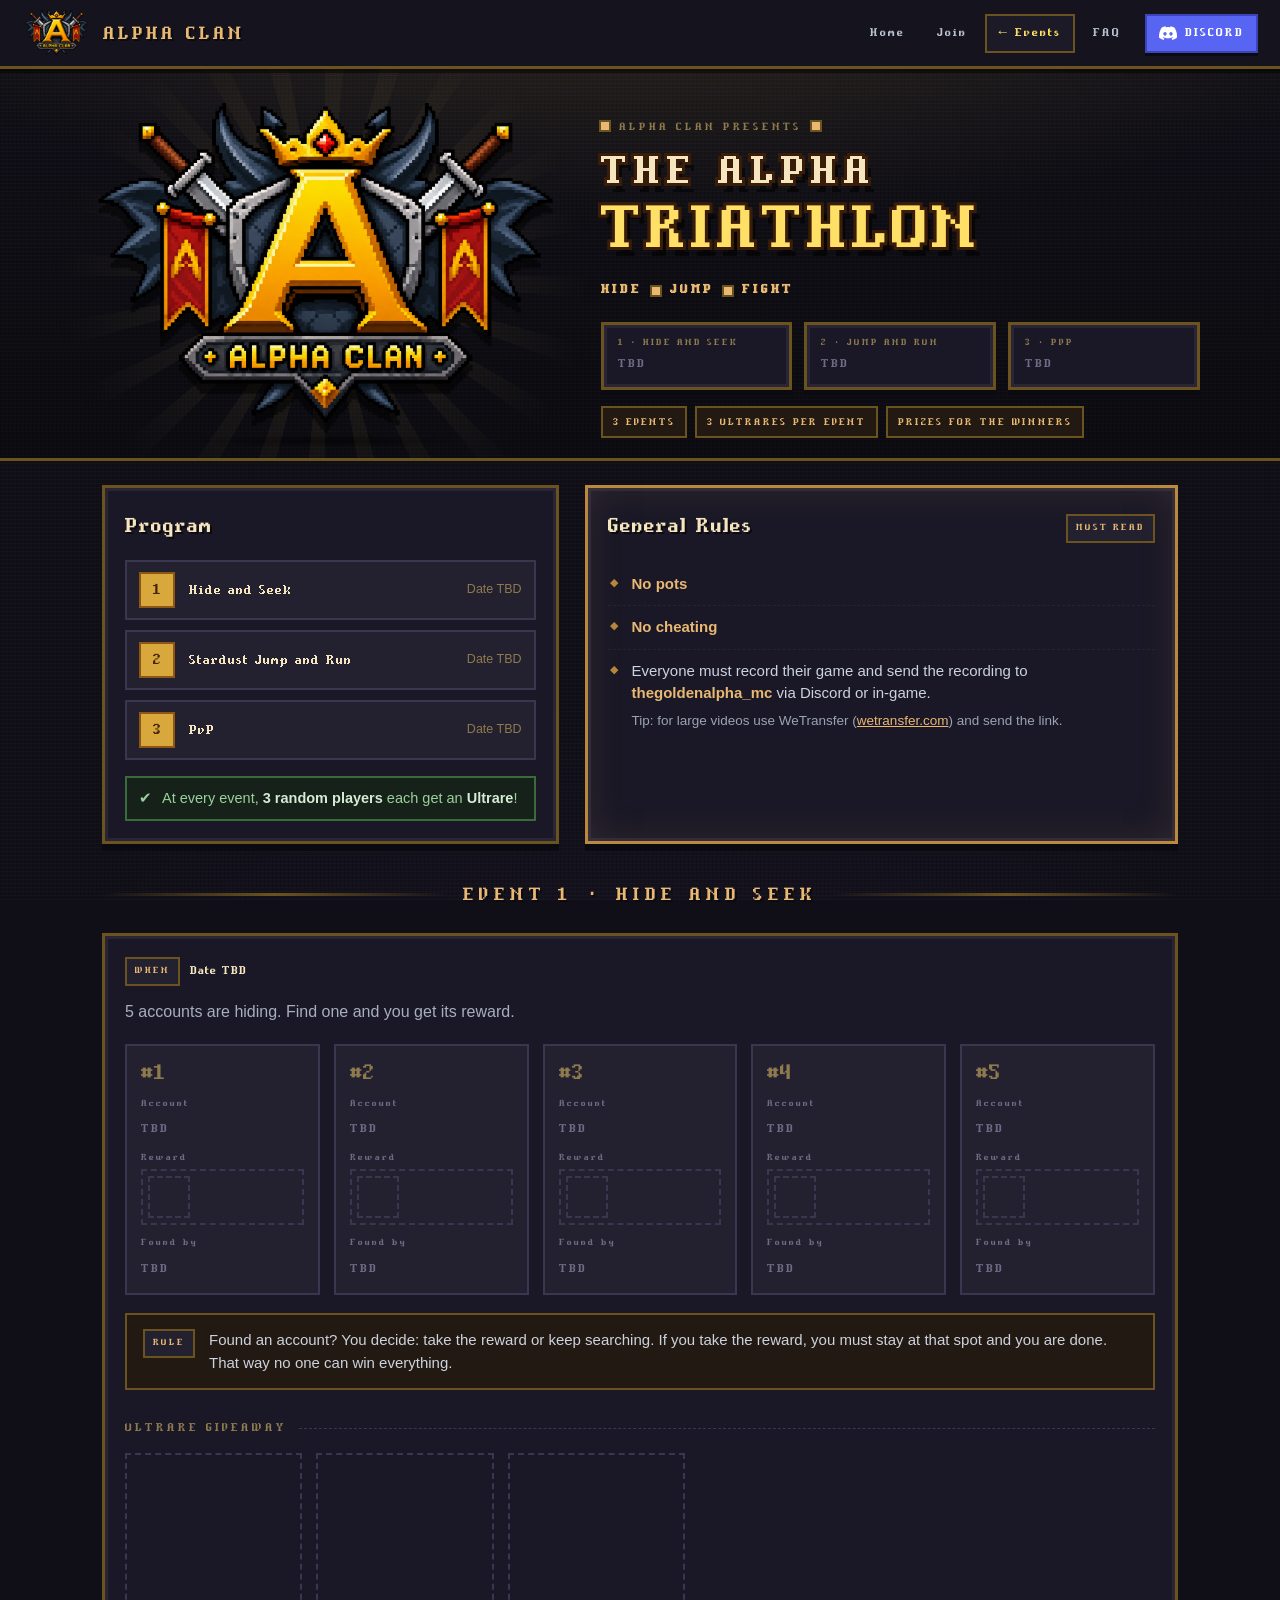
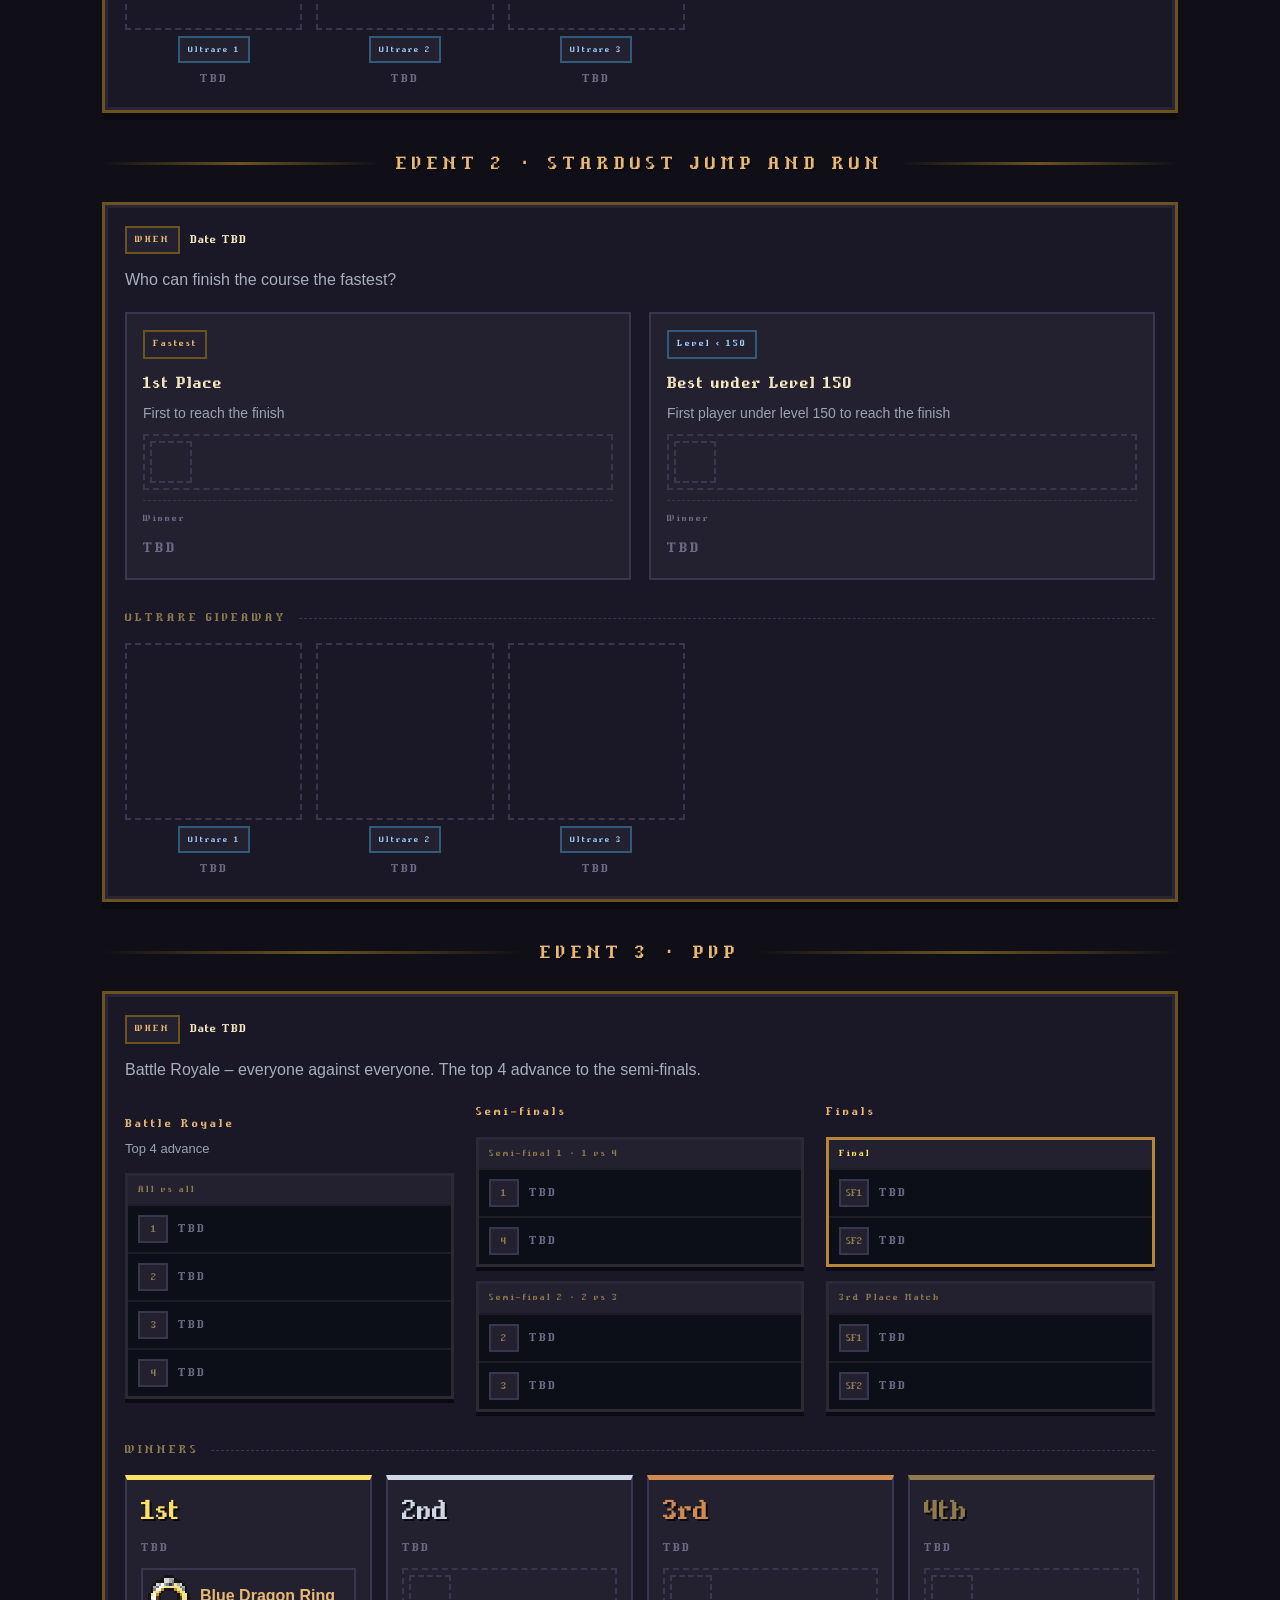
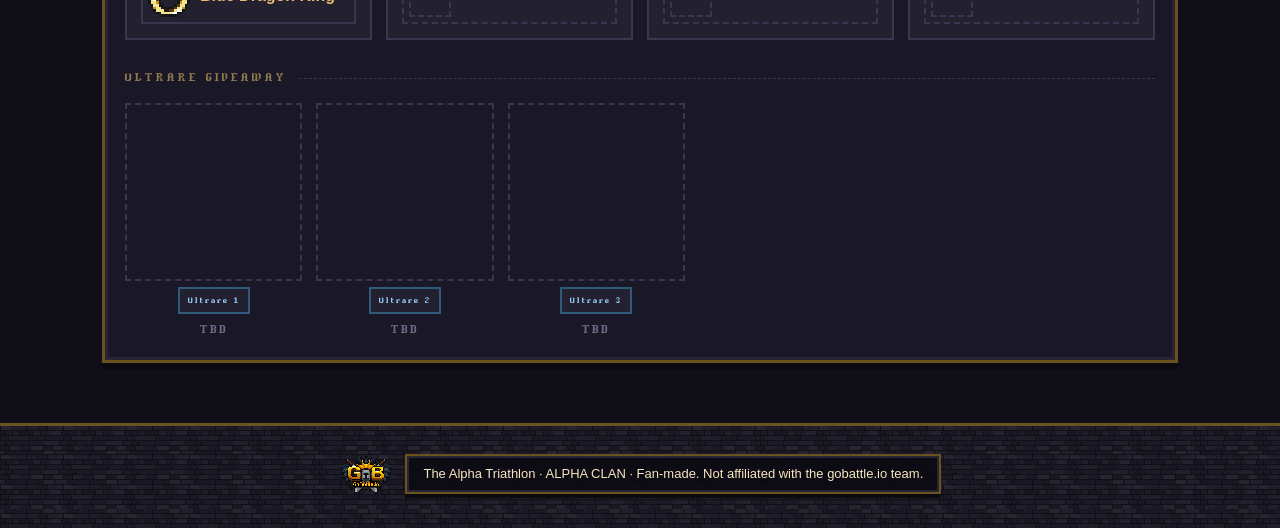
==== alpha-triathlon.html @ 7af3f017 "Turnier umbenannt zu alpha-triathlon.html, eigenes Datum pro Minigame (nur lokal) Co-Authored-By: Cl" ====
<!DOCTYPE html>
<html lang="en">
<head>
  <meta charset="utf-8">
  <meta name="viewport" content="width=device-width, initial-scale=1">
  <title>The Alpha Triathlon – ALPHA CLAN</title>
  <link rel="icon" href="images/alpha-clan-logo.png">
  <link rel="stylesheet" href="css/base.css">
  <link rel="stylesheet" href="css/turnier.css">
</head>
<body>

<header class="topbar">
  <a class="brand" href="index.html"><img src="images/alpha-clan-logo.png" alt="Alpha Clan"><span>ALPHA CLAN</span></a>
  <button class="menu-btn" type="button" aria-label="Menu" aria-expanded="false" aria-controls="nav"><span></span></button>
  <nav class="topnav" id="nav">
    <a href="index.html">Home</a>
    <a href="index.html#join">Join</a>
    <a href="events.html" class="on">&larr; Events</a>
    <a href="faq.html">FAQ</a>
    <a class="dc" href="https://discord.gg/9Rd2j3bCZx" target="_blank" rel="noopener"><span class="i-discord"></span>DISCORD</a>
  </nav>
</header>

<section class="hero split" id="top">
  <div class="split-grid">
    <div class="stage">
      <div class="rays"></div>
      <img class="crest" src="images/alpha-clan-logo.png" alt="Alpha Clan">
      <div class="pedestal"></div>
    </div>
    <div>
      <div class="kick"><span class="stud"></span>ALPHA CLAN PRESENTS<span class="stud"></span></div>
      <h1 class="event-title"><span>THE ALPHA</span><span>TRIATHLON</span></h1>
      <div class="disciplines"><b>HIDE</b><span class="stud"></span><b>JUMP</b><span class="stud"></span><b>FIGHT</b></div>
      <div class="meta">
        <div><small>1 · HIDE AND SEEK</small><b id="d1"></b><i id="t1"></i></div>
        <div><small>2 · JUMP AND RUN</small><b id="d2"></b><i id="t2"></i></div>
        <div><small>3 · PVP</small><b id="d3"></b><i id="t3"></i></div>
      </div>
      <div class="badges"><span>3 EVENTS</span><span>3 ULTRARES PER EVENT</span><span>PRIZES FOR THE WINNERS</span></div>
    </div>
  </div>
</section>

<main class="wrap">

  <div class="intro">
    <div class="card">
      <h3 class="ctitle">Program</h3>
      <ul class="program">
        <li><a href="#event1"><b>1</b><span>Hide and Seek</span><em class="pdate" id="p1"></em></a></li>
        <li><a href="#event2"><b>2</b><span>Stardust Jump and Run</span><em class="pdate" id="p2"></em></a></li>
        <li><a href="#event3"><b>3</b><span>PvP</span><em class="pdate" id="p3"></em></a></li>
      </ul>
      <div class="bonus"><span>&#10004;</span><span>At every event, <b>3 random players</b> each get an <b>Ultrare</b>!</span></div>
    </div>
    <div class="card feat">
      <div class="card-head"><h3 class="ctitle">General Rules</h3><span class="tag gold">MUST READ</span></div>
      <ul class="rulelist">
        <li><b>No pots</b></li>
        <li><b>No cheating</b></li>
        <li>Everyone must record their game and send the recording to <b>thegoldenalpha_mc</b> via Discord or in-game.
          <span class="tip">Tip: for large videos use WeTransfer (<a href="https://wetransfer.com" target="_blank" rel="noopener">wetransfer.com</a>) and send the link.</span></li>
      </ul>
    </div>
  </div>

  <div class="head" id="event1"><h2>EVENT 1 · HIDE AND SEEK</h2></div>
  <section class="card">
    <div class="when" id="w1"></div>
    <p class="lead">5 accounts are hiding. Find one and you get its reward.</p>
    <div class="hs" id="hs"></div>
    <div class="note"><span class="tag gold">RULE</span><span>Found an account? You decide: take the reward or keep searching. If you take the reward, you must stay at that spot and you are done. That way no one can win everything.</span></div>
    <div class="divider">ULTRARE GIVEAWAY</div>
    <div class="items" id="hsU"></div>
  </section>

  <div class="head" id="event2"><h2>EVENT 2 · STARDUST JUMP AND RUN</h2></div>
  <section class="card">
    <div class="when" id="w2"></div>
    <p class="lead">Who can finish the course the fastest?</p>
    <div class="awards" id="jr"></div>
    <div class="divider">ULTRARE GIVEAWAY</div>
    <div class="items" id="jrU"></div>
  </section>

  <div class="head" id="event3"><h2>EVENT 3 · PVP</h2></div>
  <section class="card">
    <div class="when" id="w3"></div>
    <p class="lead">Battle Royale – everyone against everyone. The top 4 advance to the semi-finals.</p>
    <div class="bracket" id="bracket"></div>
    <div class="divider">WINNERS</div>
    <div class="podium" id="podium"></div>
    <div class="divider">ULTRARE GIVEAWAY</div>
    <div class="items" id="pvpU"></div>
  </section>

</main>

<footer>
  <img src="images/gb-logo.png" alt="">
  <span>The Alpha Triathlon · ALPHA CLAN · Fan-made. Not affiliated with the gobattle.io team.</span>
</footer>

<script src="data/alpha-triathlon.js"></script>
<script src="js/common.js"></script>
<script src="js/turnier.js"></script>
</body>
</html>
---- css/base.css ----
@font-face {
  font-family: "Compass";
  src: url("../images/compass.ttf") format("truetype");
  font-display: swap;
}

:root {
  --bg:      #100f17;
  --panel:   #1a1826;
  --panel2:  #23202f;
  --well:    #0c0f18;
  --bar:     #15131d;
  --edge:    #6b5320;
  --edge2:   #b8863a;
  --in:      #2a2536;
  --line:    #3a3650;
  --slot:    #2c2836;

  --gold:    #e9b872;
  --yellow:  #ffe066;
  --cream:   #f6e6bf;
  --brown:   #8f7a4e;
  --ink:     #3a1d08;
  --shadow:  #0b0a10;
  --text:    #cdd2df;
  --muted:   #9aa3b4;
  --soft:    #a7aebd;
  --hover:   #fff9b8;

  --green:   #9ad09a;
  --blue:    #9ad0ff;
  --red:     #ff9a8a;

  --btn:      #d9a83c;
  --btn-edge: #8d5615;
  --btn-ink:  #45260a;
  --discord:  #5865f2;
  --discord2: #3b44b8;

  --stone:     #1d1a27;
  --brick-w:   36px;
  --brick-h:   17px;
  --cap:       18px;
  /* Ziegelmauer: 6 x 6 Ziegel pro Kachel, leicht unregelmaessig (Farbe, Laenge, Ecken) */
  --bricks:    url("data:image/svg+xml,%3Csvg xmlns='http://www.w3.org/2000/svg' viewBox='0 0 216 102' preserveAspectRatio='none' shape-rendering='crispEdges'%3E%3Crect x='2' y='0' width='34' height='15' fill='%23fff' fill-opacity='0.046'/%3E%3Crect x='2' y='0' width='34' height='1' fill='%23fff' fill-opacity='0.05'/%3E%3Crect x='2' y='14' width='34' height='1' fill='%23000' fill-opacity='0.12'/%3E%3Crect x='32' y='0' width='4' height='4' fill='%23000' fill-opacity='0.3'/%3E%3Crect x='0' y='0' width='2' height='17' fill='%23000' fill-opacity='0.42'/%3E%3Crect x='38' y='0' width='52' height='15' fill='%23fff' fill-opacity='0.012'/%3E%3Crect x='38' y='0' width='52' height='1' fill='%23fff' fill-opacity='0.05'/%3E%3Crect x='38' y='14' width='52' height='1' fill='%23000' fill-opacity='0.12'/%3E%3Crect x='36' y='0' width='2' height='17' fill='%23000' fill-opacity='0.42'/%3E%3Crect x='92' y='0' width='34' height='15' fill='%23fff' fill-opacity='0.012'/%3E%3Crect x='92' y='0' width='34' height='1' fill='%23fff' fill-opacity='0.05'/%3E%3Crect x='92' y='14' width='34' height='1' fill='%23000' fill-opacity='0.12'/%3E%3Crect x='92' y='0' width='4' height='4' fill='%23000' fill-opacity='0.3'/%3E%3Crect x='90' y='0' width='2' height='17' fill='%23000' fill-opacity='0.42'/%3E%3Crect x='128' y='0' width='34' height='15' fill='%23000' fill-opacity='0.067'/%3E%3Crect x='128' y='0' width='34' height='1' fill='%23fff' fill-opacity='0.05'/%3E%3Crect x='128' y='14' width='34' height='1' fill='%23000' fill-opacity='0.12'/%3E%3Crect x='126' y='0' width='2' height='17' fill='%23000' fill-opacity='0.42'/%3E%3Crect x='164' y='0' width='34' height='15' fill='%23fff' fill-opacity='0.014'/%3E%3Crect x='164' y='0' width='34' height='1' fill='%23fff' fill-opacity='0.05'/%3E%3Crect x='164' y='14' width='34' height='1' fill='%23000' fill-opacity='0.12'/%3E%3Crect x='162' y='0' width='2' height='17' fill='%23000' fill-opacity='0.42'/%3E%3Crect x='200' y='0' width='16' height='15' fill='%23fff' fill-opacity='0.033'/%3E%3Crect x='200' y='14' width='16' height='1' fill='%23000' fill-opacity='0.12'/%3E%3Crect x='198' y='0' width='2' height='17' fill='%23000' fill-opacity='0.42'/%3E%3Crect x='0' y='15' width='216' height='2' fill='%23000' fill-opacity='0.42'/%3E%3Crect x='20' y='17' width='22' height='15' fill='%23000' fill-opacity='0.048'/%3E%3Crect x='20' y='17' width='22' height='1' fill='%23fff' fill-opacity='0.05'/%3E%3Crect x='20' y='31' width='22' height='1' fill='%23000' fill-opacity='0.12'/%3E%3Crect x='18' y='17' width='2' height='17' fill='%23000' fill-opacity='0.42'/%3E%3Crect x='44' y='17' width='22' height='15' fill='%23fff' fill-opacity='0.013'/%3E%3Crect x='44' y='17' width='22' height='1' fill='%23fff' fill-opacity='0.05'/%3E%3Crect x='44' y='31' width='22' height='1' fill='%23000' fill-opacity='0.12'/%3E%3Crect x='62' y='17' width='4' height='4' fill='%23000' fill-opacity='0.3'/%3E%3Crect x='42' y='17' width='2' height='17' fill='%23000' fill-opacity='0.42'/%3E%3Crect x='68' y='17' width='42' height='15' fill='%23000' fill-opacity='0.154'/%3E%3Crect x='68' y='17' width='42' height='1' fill='%23fff' fill-opacity='0.05'/%3E%3Crect x='68' y='31' width='42' height='1' fill='%23000' fill-opacity='0.12'/%3E%3Crect x='66' y='17' width='2' height='17' fill='%23000' fill-opacity='0.42'/%3E%3Crect x='112' y='17' width='26' height='15' fill='%23fff' fill-opacity='0.024'/%3E%3Crect x='112' y='17' width='26' height='1' fill='%23fff' fill-opacity='0.05'/%3E%3Crect x='112' y='31' width='26' height='1' fill='%23000' fill-opacity='0.12'/%3E%3Crect x='110' y='17' width='2' height='17' fill='%23000' fill-opacity='0.42'/%3E%3Crect x='140' y='17' width='34' height='15' fill='%23000' fill-opacity='0.015'/%3E%3Crect x='140' y='17' width='34' height='1' fill='%23fff' fill-opacity='0.05'/%3E%3Crect x='140' y='31' width='34' height='1' fill='%23000' fill-opacity='0.12'/%3E%3Crect x='155' y='20' width='1' height='9' fill='%23000' fill-opacity='0.35'/%3E%3Crect x='138' y='17' width='2' height='17' fill='%23000' fill-opacity='0.42'/%3E%3Crect x='176' y='17' width='34' height='15' fill='%23fff' fill-opacity='0.037'/%3E%3Crect x='176' y='17' width='34' height='1' fill='%23fff' fill-opacity='0.05'/%3E%3Crect x='176' y='31' width='34' height='1' fill='%23000' fill-opacity='0.12'/%3E%3Crect x='174' y='17' width='2' height='17' fill='%23000' fill-opacity='0.42'/%3E%3Crect x='212' y='17' width='22' height='15' fill='%23000' fill-opacity='0.151'/%3E%3Crect x='-4' y='17' width='22' height='15' fill='%23000' fill-opacity='0.151'/%3E%3Crect x='212' y='17' width='22' height='1' fill='%23fff' fill-opacity='0.05'/%3E%3Crect x='-4' y='17' width='22' height='1' fill='%23fff' fill-opacity='0.05'/%3E%3Crect x='212' y='31' width='22' height='1' fill='%23000' fill-opacity='0.12'/%3E%3Crect x='-4' y='31' width='22' height='1' fill='%23000' fill-opacity='0.12'/%3E%3Crect x='210' y='17' width='2' height='17' fill='%23000' fill-opacity='0.42'/%3E%3Crect x='0' y='32' width='216' height='2' fill='%23000' fill-opacity='0.42'/%3E%3Crect x='2' y='34' width='26' height='15' fill='%23000' fill-opacity='0.072'/%3E%3Crect x='2' y='34' width='26' height='1' fill='%23fff' fill-opacity='0.05'/%3E%3Crect x='2' y='48' width='26' height='1' fill='%23000' fill-opacity='0.12'/%3E%3Crect x='0' y='34' width='2' height='17' fill='%23000' fill-opacity='0.42'/%3E%3Crect x='30' y='34' width='34' height='15' fill='%23fff' fill-opacity='0.021'/%3E%3Crect x='30' y='34' width='34' height='1' fill='%23fff' fill-opacity='0.05'/%3E%3Crect x='30' y='48' width='34' height='1' fill='%23000' fill-opacity='0.12'/%3E%3Crect x='28' y='34' width='2' height='17' fill='%23000' fill-opacity='0.42'/%3E%3Crect x='66' y='34' width='34' height='15' fill='%23fff' fill-opacity='0.016'/%3E%3Crect x='66' y='34' width='34' height='1' fill='%23fff' fill-opacity='0.05'/%3E%3Crect x='66' y='48' width='34' height='1' fill='%23000' fill-opacity='0.12'/%3E%3Crect x='64' y='34' width='2' height='17' fill='%23000' fill-opacity='0.42'/%3E%3Crect x='102' y='34' width='52' height='15' fill='%23000' fill-opacity='0.094'/%3E%3Crect x='102' y='34' width='52' height='1' fill='%23fff' fill-opacity='0.05'/%3E%3Crect x='102' y='48' width='52' height='1' fill='%23000' fill-opacity='0.12'/%3E%3Crect x='150' y='45' width='4' height='4' fill='%23000' fill-opacity='0.3'/%3E%3Crect x='100' y='34' width='2' height='17' fill='%23000' fill-opacity='0.42'/%3E%3Crect x='156' y='34' width='52' height='15' fill='%23000' fill-opacity='0.02'/%3E%3Crect x='156' y='48' width='52' height='1' fill='%23000' fill-opacity='0.12'/%3E%3Crect x='154' y='34' width='2' height='17' fill='%23000' fill-opacity='0.42'/%3E%3Crect x='0' y='49' width='216' height='2' fill='%23000' fill-opacity='0.42'/%3E%3Crect x='20' y='51' width='22' height='15' fill='%23000' fill-opacity='0.101'/%3E%3Crect x='20' y='51' width='22' height='1' fill='%23fff' fill-opacity='0.05'/%3E%3Crect x='20' y='65' width='22' height='1' fill='%23000' fill-opacity='0.12'/%3E%3Crect x='20' y='62' width='4' height='4' fill='%23000' fill-opacity='0.3'/%3E%3Crect x='18' y='51' width='2' height='17' fill='%23000' fill-opacity='0.42'/%3E%3Crect x='44' y='51' width='52' height='15' fill='%23000' fill-opacity='0.008'/%3E%3Crect x='44' y='51' width='52' height='1' fill='%23fff' fill-opacity='0.05'/%3E%3Crect x='44' y='65' width='52' height='1' fill='%23000' fill-opacity='0.12'/%3E%3Crect x='44' y='62' width='4' height='4' fill='%23000' fill-opacity='0.3'/%3E%3Crect x='42' y='51' width='2' height='17' fill='%23000' fill-opacity='0.42'/%3E%3Crect x='98' y='51' width='52' height='15' fill='%23000' fill-opacity='0.033'/%3E%3Crect x='98' y='51' width='52' height='1' fill='%23fff' fill-opacity='0.05'/%3E%3Crect x='98' y='65' width='52' height='1' fill='%23000' fill-opacity='0.12'/%3E%3Crect x='96' y='51' width='2' height='17' fill='%23000' fill-opacity='0.42'/%3E%3Crect x='152' y='51' width='52' height='15' fill='%23fff' fill-opacity='0.029'/%3E%3Crect x='152' y='51' width='52' height='1' fill='%23fff' fill-opacity='0.05'/%3E%3Crect x='152' y='65' width='52' height='1' fill='%23000' fill-opacity='0.12'/%3E%3Crect x='150' y='51' width='2' height='17' fill='%23000' fill-opacity='0.42'/%3E%3Crect x='206' y='51' width='28' height='15' fill='%23000' fill-opacity='0.05'/%3E%3Crect x='-10' y='51' width='28' height='15' fill='%23000' fill-opacity='0.05'/%3E%3Crect x='206' y='51' width='28' height='1' fill='%23fff' fill-opacity='0.05'/%3E%3Crect x='-10' y='51' width='28' height='1' fill='%23fff' fill-opacity='0.05'/%3E%3Crect x='206' y='65' width='28' height='1' fill='%23000' fill-opacity='0.12'/%3E%3Crect x='-10' y='65' width='28' height='1' fill='%23000' fill-opacity='0.12'/%3E%3Crect x='204' y='51' width='2' height='17' fill='%23000' fill-opacity='0.42'/%3E%3Crect x='0' y='66' width='216' height='2' fill='%23000' fill-opacity='0.42'/%3E%3Crect x='34' y='68' width='34' height='15' fill='%23fff' fill-opacity='0.022'/%3E%3Crect x='34' y='82' width='34' height='1' fill='%23000' fill-opacity='0.12'/%3E%3Crect x='64' y='79' width='4' height='4' fill='%23000' fill-opacity='0.3'/%3E%3Crect x='32' y='68' width='2' height='17' fill='%23000' fill-opacity='0.42'/%3E%3Crect x='70' y='68' width='34' height='15' fill='%23000' fill-opacity='0.036'/%3E%3Crect x='70' y='68' width='34' height='1' fill='%23fff' fill-opacity='0.05'/%3E%3Crect x='70' y='82' width='34' height='1' fill='%23000' fill-opacity='0.12'/%3E%3Crect x='68' y='68' width='2' height='17' fill='%23000' fill-opacity='0.42'/%3E%3Crect x='106' y='68' width='42' height='15' fill='%23fff' fill-opacity='0.042'/%3E%3Crect x='106' y='82' width='42' height='1' fill='%23000' fill-opacity='0.12'/%3E%3Crect x='104' y='68' width='2' height='17' fill='%23000' fill-opacity='0.42'/%3E%3Crect x='150' y='68' width='34' height='15' fill='%23000' fill-opacity='0.129'/%3E%3Crect x='150' y='68' width='34' height='1' fill='%23fff' fill-opacity='0.05'/%3E%3Crect x='150' y='82' width='34' height='1' fill='%23000' fill-opacity='0.12'/%3E%3Crect x='148' y='68' width='2' height='17' fill='%23000' fill-opacity='0.42'/%3E%3Crect x='186' y='68' width='26' height='15' fill='%23fff' fill-opacity='0.042'/%3E%3Crect x='186' y='68' width='26' height='1' fill='%23fff' fill-opacity='0.05'/%3E%3Crect x='186' y='82' width='26' height='1' fill='%23000' fill-opacity='0.12'/%3E%3Crect x='184' y='68' width='2' height='17' fill='%23000' fill-opacity='0.42'/%3E%3Crect x='214' y='68' width='34' height='15' fill='%23000' fill-opacity='0.129'/%3E%3Crect x='-2' y='68' width='34' height='15' fill='%23000' fill-opacity='0.129'/%3E%3Crect x='214' y='82' width='34' height='1' fill='%23000' fill-opacity='0.12'/%3E%3Crect x='-2' y='82' width='34' height='1' fill='%23000' fill-opacity='0.12'/%3E%3Crect x='212' y='68' width='2' height='17' fill='%23000' fill-opacity='0.42'/%3E%3Crect x='0' y='83' width='216' height='2' fill='%23000' fill-opacity='0.42'/%3E%3Crect x='20' y='85' width='34' height='15' fill='%23000' fill-opacity='0.158'/%3E%3Crect x='20' y='99' width='34' height='1' fill='%23000' fill-opacity='0.12'/%3E%3Crect x='50' y='85' width='4' height='4' fill='%23000' fill-opacity='0.3'/%3E%3Crect x='18' y='85' width='2' height='17' fill='%23000' fill-opacity='0.42'/%3E%3Crect x='56' y='85' width='34' height='15' fill='%23000' fill-opacity='0.062'/%3E%3Crect x='56' y='99' width='34' height='1' fill='%23000' fill-opacity='0.12'/%3E%3Crect x='54' y='85' width='2' height='17' fill='%23000' fill-opacity='0.42'/%3E%3Crect x='92' y='85' width='34' height='15' fill='%23000' fill-opacity='0.102'/%3E%3Crect x='92' y='85' width='34' height='1' fill='%23fff' fill-opacity='0.05'/%3E%3Crect x='92' y='99' width='34' height='1' fill='%23000' fill-opacity='0.12'/%3E%3Crect x='90' y='85' width='2' height='17' fill='%23000' fill-opacity='0.42'/%3E%3Crect x='128' y='85' width='22' height='15' fill='%23000' fill-opacity='0.119'/%3E%3Crect x='128' y='85' width='22' height='1' fill='%23fff' fill-opacity='0.05'/%3E%3Crect x='128' y='99' width='22' height='1' fill='%23000' fill-opacity='0.12'/%3E%3Crect x='128' y='85' width='4' height='4' fill='%23000' fill-opacity='0.3'/%3E%3Crect x='126' y='85' width='2' height='17' fill='%23000' fill-opacity='0.42'/%3E%3Crect x='152' y='85' width='34' height='15' fill='%23fff' fill-opacity='0.042'/%3E%3Crect x='152' y='85' width='34' height='1' fill='%23fff' fill-opacity='0.05'/%3E%3Crect x='152' y='99' width='34' height='1' fill='%23000' fill-opacity='0.12'/%3E%3Crect x='150' y='85' width='2' height='17' fill='%23000' fill-opacity='0.42'/%3E%3Crect x='188' y='85' width='42' height='15' fill='%23fff' fill-opacity='0.024'/%3E%3Crect x='-28' y='85' width='42' height='15' fill='%23fff' fill-opacity='0.024'/%3E%3Crect x='188' y='85' width='42' height='1' fill='%23fff' fill-opacity='0.05'/%3E%3Crect x='-28' y='85' width='42' height='1' fill='%23fff' fill-opacity='0.05'/%3E%3Crect x='188' y='99' width='42' height='1' fill='%23000' fill-opacity='0.12'/%3E%3Crect x='-28' y='99' width='42' height='1' fill='%23000' fill-opacity='0.12'/%3E%3Crect x='188' y='85' width='4' height='4' fill='%23000' fill-opacity='0.3'/%3E%3Crect x='186' y='85' width='2' height='17' fill='%23000' fill-opacity='0.42'/%3E%3Crect x='0' y='100' width='216' height='2' fill='%23000' fill-opacity='0.42'/%3E%3C/svg%3E");
  /* Abdecksteine oben auf den Mauern (Platten mit Kante, Schatten, Flecken) */
  --capstones: url("data:image/svg+xml,%3Csvg xmlns='http://www.w3.org/2000/svg' viewBox='0 0 216 18' preserveAspectRatio='none' shape-rendering='crispEdges'%3E%3Crect x='0' y='0' width='216' height='18' fill='%233a3350'/%3E%3Crect x='9' y='0' width='58' height='18' fill='%23fff' fill-opacity='0.029'/%3E%3Crect x='9' y='0' width='58' height='2' fill='%23fff' fill-opacity='0.1'/%3E%3Crect x='9' y='15' width='58' height='3' fill='%23000' fill-opacity='0.25'/%3E%3Crect x='51' y='5' width='2' height='2' fill='%23fff' fill-opacity='0.12'/%3E%3Crect x='16' y='11' width='4' height='1' fill='%23fff' fill-opacity='0.18'/%3E%3Crect x='52' y='5' width='4' height='1' fill='%23000' fill-opacity='0.12'/%3E%3Crect x='13' y='6' width='2' height='1' fill='%23fff' fill-opacity='0.18'/%3E%3Crect x='39' y='6' width='4' height='1' fill='%23fff' fill-opacity='0.18'/%3E%3Crect x='9' y='0' width='4' height='3' fill='%23000' fill-opacity='0.35'/%3E%3Crect x='7' y='0' width='2' height='18' fill='%23000' fill-opacity='0.45'/%3E%3Crect x='69' y='0' width='52' height='18' fill='%23000' fill-opacity='0.14'/%3E%3Crect x='69' y='0' width='52' height='2' fill='%23fff' fill-opacity='0.1'/%3E%3Crect x='69' y='15' width='52' height='3' fill='%23000' fill-opacity='0.25'/%3E%3Crect x='87' y='8' width='2' height='2' fill='%23000' fill-opacity='0.12'/%3E%3Crect x='107' y='4' width='3' height='1' fill='%23fff' fill-opacity='0.18'/%3E%3Crect x='69' y='0' width='4' height='3' fill='%23000' fill-opacity='0.35'/%3E%3Crect x='67' y='0' width='2' height='18' fill='%23000' fill-opacity='0.45'/%3E%3Crect x='123' y='0' width='52' height='18' fill='%23000' fill-opacity='0.029'/%3E%3Crect x='123' y='0' width='52' height='2' fill='%23fff' fill-opacity='0.1'/%3E%3Crect x='123' y='15' width='52' height='3' fill='%23000' fill-opacity='0.25'/%3E%3Crect x='155' y='9' width='4' height='2' fill='%23fff' fill-opacity='0.12'/%3E%3Crect x='161' y='6' width='4' height='2' fill='%23fff' fill-opacity='0.12'/%3E%3Crect x='123' y='0' width='4' height='3' fill='%23000' fill-opacity='0.35'/%3E%3Crect x='121' y='0' width='2' height='18' fill='%23000' fill-opacity='0.45'/%3E%3Crect x='177' y='0' width='46' height='18' fill='%23fff' fill-opacity='0.026'/%3E%3Crect x='-39' y='0' width='46' height='18' fill='%23fff' fill-opacity='0.026'/%3E%3Crect x='177' y='0' width='46' height='2' fill='%23fff' fill-opacity='0.1'/%3E%3Crect x='-39' y='0' width='46' height='2' fill='%23fff' fill-opacity='0.1'/%3E%3Crect x='177' y='15' width='46' height='3' fill='%23000' fill-opacity='0.25'/%3E%3Crect x='-39' y='15' width='46' height='3' fill='%23000' fill-opacity='0.25'/%3E%3Crect x='185' y='3' width='2' height='2' fill='%23fff' fill-opacity='0.12'/%3E%3Crect x='214' y='6' width='3' height='1' fill='%23000' fill-opacity='0.18'/%3E%3Crect x='-2' y='6' width='3' height='1' fill='%23000' fill-opacity='0.18'/%3E%3Crect x='203' y='4' width='3' height='2' fill='%23000' fill-opacity='0.12'/%3E%3Crect x='219' y='0' width='4' height='3' fill='%23000' fill-opacity='0.35'/%3E%3Crect x='3' y='0' width='4' height='3' fill='%23000' fill-opacity='0.35'/%3E%3Crect x='175' y='0' width='2' height='18' fill='%23000' fill-opacity='0.45'/%3E%3C/svg%3E");

  --px: "Compass", monospace;
  --b:  "Trebuchet MS", Tahoma, sans-serif;

  --outline-3: -3px 0 var(--ink), 3px 0 var(--ink), 0 -3px var(--ink), 0 3px var(--ink),
               -3px -3px var(--ink), 3px -3px var(--ink), -3px 3px var(--ink), 3px 3px var(--ink),
               6px 9px 0 rgba(0, 0, 0, .55);
}

*, *::before, *::after { box-sizing: border-box; margin: 0; padding: 0; }

html { scroll-behavior: smooth; }

[id] { scroll-margin-top: 90px; }

body {
  min-height: 100vh;
  display: flex;
  flex-direction: column;
  font-family: var(--b);
  font-size: 16px;
  line-height: 1.5;
  color: var(--text);
  background-color: var(--bg);
  background-image:
    radial-gradient(120% 60% at 50% -8%, rgba(230, 189, 92, .16), transparent 55%),
    radial-gradient(90% 70% at 50% 120%, rgba(60, 40, 90, .18), transparent 60%),
    repeating-linear-gradient(0deg, rgba(255, 255, 255, .018) 0 1px, transparent 1px 4px),
    repeating-linear-gradient(90deg, rgba(0, 0, 0, .16) 0 1px, transparent 1px 4px);
  background-attachment: fixed;
}

a       { color: var(--gold); }
a:hover { color: var(--hover); }
img     { display: block; }

.i-discord {
  display: inline-block;
  flex: none;
  width: 18px;
  height: 14px;
  background: currentColor;
  -webkit-mask: url("data:image/svg+xml,%3Csvg xmlns='http://www.w3.org/2000/svg' viewBox='0 0 24 18'%3E%3Cpath d='M20.3 1.5A19.6 19.6 0 0 0 15.4 0l-.6 1.3a18.2 18.2 0 0 0-5.6 0L8.6 0a19.5 19.5 0 0 0-4.9 1.5C.6 6.2-.3 10.8.1 15.3a19.8 19.8 0 0 0 6 3l1.3-2.1a12.8 12.8 0 0 1-2-1l.5-.4a14 14 0 0 0 12.2 0l.5.4-2 1 1.3 2.1a19.7 19.7 0 0 0 6-3c.5-5.2-.8-9.8-3.6-13.8ZM8 12.5c-1.2 0-2.2-1.1-2.2-2.4S6.8 7.7 8 7.7s2.2 1.1 2.2 2.4-1 2.4-2.2 2.4Zm8 0c-1.2 0-2.2-1.1-2.2-2.4s1-2.4 2.2-2.4 2.2 1.1 2.2 2.4-1 2.4-2.2 2.4Z'/%3E%3C/svg%3E") center / contain no-repeat;
          mask: url("data:image/svg+xml,%3Csvg xmlns='http://www.w3.org/2000/svg' viewBox='0 0 24 18'%3E%3Cpath d='M20.3 1.5A19.6 19.6 0 0 0 15.4 0l-.6 1.3a18.2 18.2 0 0 0-5.6 0L8.6 0a19.5 19.5 0 0 0-4.9 1.5C.6 6.2-.3 10.8.1 15.3a19.8 19.8 0 0 0 6 3l1.3-2.1a12.8 12.8 0 0 1-2-1l.5-.4a14 14 0 0 0 12.2 0l.5.4-2 1 1.3 2.1a19.7 19.7 0 0 0 6-3c.5-5.2-.8-9.8-3.6-13.8ZM8 12.5c-1.2 0-2.2-1.1-2.2-2.4S6.8 7.7 8 7.7s2.2 1.1 2.2 2.4-1 2.4-2.2 2.4Zm8 0c-1.2 0-2.2-1.1-2.2-2.4s1-2.4 2.2-2.4 2.2 1.1 2.2 2.4-1 2.4-2.2 2.4Z'/%3E%3C/svg%3E") center / contain no-repeat;
}

.stud {
  flex: none;
  width: 8px;
  height: 8px;
  background: var(--gold);
  box-shadow: 0 0 0 2px var(--edge);
}

.topbar {
  position: sticky;
  top: 0;
  z-index: 20;
  display: flex;
  align-items: center;
  justify-content: space-between;
  gap: 16px;
  padding: 10px 22px;
  background: var(--bar);
  border-bottom: 3px solid var(--edge);
  box-shadow: 0 4px 0 rgba(0, 0, 0, .5);
}

.brand {
  display: flex;
  align-items: center;
  gap: 12px;
  text-decoration: none;
}
.brand img { height: 46px; width: auto; }
.brand span {
  font-family: var(--px);
  font-size: 22px;
  letter-spacing: 3px;
  color: var(--gold);
  text-shadow: 2px 2px 0 var(--shadow);
}

.topnav {
  display: flex;
  align-items: center;
  flex-wrap: wrap;
  gap: 4px;
}
.topnav a {
  font-family: var(--px);
  font-size: 14px;
  letter-spacing: 2px;
  color: #b9c2d0;
  text-decoration: none;
  padding: 7px 12px;
  border: 2px solid transparent;
}
.topnav a:hover {
  color: var(--hover);
  border-color: #4a465e;
  background: #1c1a27;
}
.topnav a.on {
  color: var(--yellow);
  border-color: var(--edge);
  background: #1c1a27;
}
.topnav a.dc {
  display: inline-flex;
  align-items: center;
  gap: 8px;
  margin-left: 6px;
  color: #fff;
  background: var(--discord);
  border-color: var(--discord2);
  box-shadow: 0 3px 0 var(--shadow);
}
.topnav a.dc:hover { background: #6b77ff; }

.menu-btn {
  display: none;
  flex: none;
  width: 48px;
  height: 44px;
  place-items: center;
  cursor: pointer;
  background: var(--panel2);
  border: 2px solid var(--line);
  box-shadow: 0 3px 0 var(--shadow);
  -webkit-tap-highlight-color: transparent;
}
.menu-btn:hover,
.menu-btn[aria-expanded="true"] { border-color: var(--edge2); }
.menu-btn:active { transform: translateY(3px); box-shadow: none; }

.menu-btn span,
.menu-btn span::before,
.menu-btn span::after {
  display: block;
  width: 22px;
  height: 3px;
  background: var(--gold);
  transition: transform 120ms steps(3), background 120ms steps(3);
}
.menu-btn span { position: relative; }
.menu-btn span::before,
.menu-btn span::after {
  content: "";
  position: absolute;
  left: 0;
}
.menu-btn span::before { top: -7px; }
.menu-btn span::after  { top: 7px; }

.menu-btn[aria-expanded="true"] span { background: transparent; }
.menu-btn[aria-expanded="true"] span::before { transform: translateY(7px) rotate(45deg); }
.menu-btn[aria-expanded="true"] span::after  { transform: translateY(-7px) rotate(-45deg); }

@keyframes drop {
  from { opacity: 0; transform: translateY(-8px); }
}

.hero {
  overflow: hidden;
  overflow: clip;
  text-align: center;
  padding: 36px 20px 20px;
}

.stage {
  position: relative;
  width: 540px;
  max-width: 94%;
  margin: 0 auto;
}
.stage::before {
  content: "";
  position: absolute;
  left: 50%;
  top: 50%;
  width: 80%;
  aspect-ratio: 1;
  transform: translate(-50%, -50%);
  background: radial-gradient(closest-side, rgba(255, 200, 90, .30), rgba(255, 200, 90, .08) 55%, transparent 72%);
  pointer-events: none;
}

.rays {
  position: absolute;
  left: 50%;
  top: 50%;
  width: 160%;
  aspect-ratio: 1;
  transform: translate(-50%, -50%);
  background: repeating-conic-gradient(rgba(255, 224, 102, .09) 0 5deg, transparent 5deg 15deg);
  -webkit-mask: radial-gradient(closest-side, #000 15%, transparent 70%);
          mask: radial-gradient(closest-side, #000 15%, transparent 70%);
  animation: spin 90s linear infinite;
  pointer-events: none;
}

.crest {
  position: relative;
  z-index: 3;
  width: 100%;
  margin: 0 auto;
  filter: drop-shadow(0 10px 0 rgba(0, 0, 0, .5));
  animation: bob 3.2s ease-in-out infinite;
  will-change: transform;
}

.pedestal {
  width: 56%;
  height: 14px;
  margin: 4px auto 0;
  background: radial-gradient(closest-side, rgba(0, 0, 0, .6), transparent);
  animation: shade 3.2s ease-in-out infinite;
}

@keyframes spin  { to { transform: translate(-50%, -50%) rotate(360deg); } }
@keyframes bob   { 50% { transform: translate3d(0, -10px, 0); } }
@keyframes shade { 50% { transform: scaleX(.85); opacity: .7; } }
@keyframes blink { 50% { opacity: 0; } }

.kick {
  display: inline-flex;
  align-items: center;
  gap: 10px;
  font-family: var(--px);
  font-size: 13px;
  letter-spacing: 3px;
  color: var(--brown);
}

.title {
  margin: 16px 0 14px;
  font-family: var(--px);
  font-weight: 400;
  font-size: clamp(34px, 8vw, 72px);
  line-height: 1.05;
  letter-spacing: 4px;
  color: var(--yellow);
  overflow-wrap: anywhere;
  text-wrap: balance;
  text-shadow: var(--outline-3);
}

.sub {
  max-width: 560px;
  margin: 0 auto 22px;
  font-size: 17px;
  color: var(--muted);
}

.wrap {
  flex: 1;
  width: 100%;
  max-width: 1120px;
  margin: 0 auto;
  padding: 30px 22px 60px;
}

.head {
  display: flex;
  align-items: center;
  gap: 16px;
  margin: 10px 0 26px;
}
.head::before,
.head::after {
  content: "";
  flex: 1;
  height: 3px;
  background: linear-gradient(90deg, transparent, var(--edge), transparent);
}
.head h2 {
  font-family: var(--px);
  font-weight: 400;
  font-size: 22px;
  letter-spacing: 5px;
  text-align: center;
  color: var(--gold);
  text-shadow: 2px 2px 0 var(--shadow);
}

.card {
  position: relative;
  padding: 18px;
  background: var(--panel);
  border: 3px solid var(--edge);
  box-shadow: 0 7px 0 var(--shadow), inset 0 0 0 3px var(--in);
}
.card.feat { border-color: var(--edge2); }
.card.feat::before {
  content: "";
  position: absolute;
  inset: -3px;
  box-shadow: inset 0 0 40px rgba(233, 184, 114, .12);
  pointer-events: none;
}

.ctitle {
  margin-bottom: 3px;
  font-family: var(--px);
  font-weight: 400;
  font-size: 25px;
  letter-spacing: 1px;
  color: var(--cream);
  text-shadow: 2px 2px 0 var(--shadow);
}

.desc {
  margin-bottom: 18px;
  font-size: 14.5px;
  color: var(--soft);
}

.tag {
  display: inline-flex;
  align-items: center;
  gap: 6px;
  padding: 4px 8px;
  font-family: var(--px);
  font-size: 11px;
  letter-spacing: 2px;
  color: var(--text);
  background: var(--panel2);
  border: 2px solid var(--line);
}
.tag.red   { color: var(--red);   border-color: #7a2f2f; }
.tag.blue  { color: var(--blue);  border-color: #2f5a7a; }
.tag.green { color: var(--green); border-color: #3a6b3a; }
.tag.gold  { color: var(--gold);  border-color: var(--edge); }
.tag.muted { color: var(--brown); }

.btn {
  align-self: flex-start;
  display: inline-flex;
  align-items: center;
  gap: 10px;
  padding: 9px 18px;
  font-family: var(--px);
  font-size: 15px;
  letter-spacing: 2px;
  text-decoration: none;
  color: var(--btn-ink);
  background: var(--btn);
  border: 3px solid var(--btn-edge);
  box-shadow: 0 4px 0 var(--shadow);
}
.btn:hover  { color: var(--btn-ink); background: var(--yellow); }
.btn:active { transform: translateY(4px); box-shadow: none; }

.btn.discord       { color: #fff; background: var(--discord); border-color: var(--discord2); }
.btn.discord:hover { color: #fff; background: #6b77ff; }

.btn.ghost       { color: var(--cream); background: var(--panel2); border-color: var(--line); }
.btn.ghost:hover { color: var(--hover); background: #2c2840; }

.btn.off {
  color: #6f6a86;
  background: var(--panel2);
  border-color: var(--line);
  pointer-events: none;
}

.cta {
  display: flex;
  flex-wrap: wrap;
  justify-content: center;
  gap: 14px;
}

footer {
  display: flex;
  flex-wrap: wrap;
  align-items: center;
  justify-content: center;
  gap: 12px;
  padding: 28px 22px 34px;
  text-align: center;
  font-size: 13px;
  color: var(--muted);
  background-color: var(--stone);
  background-image: var(--bricks);
  background-size: calc(var(--brick-w) * 6) calc(var(--brick-h) * 6);
  background-position: left top;
  border-top: 3px solid var(--edge);
}
footer img  { height: 40px; width: auto; image-rendering: pixelated; }
footer b    { color: var(--gold); }
footer span {
  padding: 8px 16px;
  line-height: 1.5;
  color: var(--cream);
  background: rgba(12, 10, 18, .9);
  border: 2px solid var(--edge);
  box-shadow: 0 4px 0 var(--shadow), inset 0 0 0 2px #2a2536;
}

@media (max-width: 760px) {
  .topbar     { padding: 8px 16px; }
  .brand img  { height: 40px; }
  .brand span { font-size: 18px; letter-spacing: 2px; }
  .menu-btn   { display: grid; }

  .topnav {
    position: absolute;
    top: 100%;
    left: 0;
    right: 0;
    display: none;
    flex-direction: column;
    align-items: stretch;
    flex-wrap: nowrap;
    gap: 6px;
    max-height: calc(100vh - 60px);
    max-height: calc(100dvh - 60px);
    overflow-y: auto;
    padding: 12px 16px 16px;
    background: var(--bar);
    border-bottom: 3px solid var(--edge);
    box-shadow: 0 10px 0 rgba(0, 0, 0, .45);
  }
  .topnav.open {
    display: flex;
    animation: drop 140ms steps(3);
  }
  .topnav a {
    display: flex;
    align-items: center;
    min-height: 48px;
    padding: 10px 14px;
    font-size: 16px;
    background: var(--panel);
    border-color: var(--line);
  }
  .topnav a.dc {
    justify-content: center;
    margin: 6px 0 0;
  }
}

@media (max-width: 560px) {
  .wrap { padding: 20px 14px 40px; }
  .hero { padding-left: 14px; padding-right: 14px; }
  .head { gap: 10px; }
  .head h2 { font-size: 17px; letter-spacing: 3px; }
  .cta  { flex-direction: column; align-items: stretch; max-width: 340px; margin-left: auto; margin-right: auto; }
  .cta .btn { align-self: stretch; justify-content: center; }
}

@media (max-width: 360px) {
  .brand span { display: none; }
}

@media (prefers-reduced-motion: reduce) {
  .rays, .crest, .pedestal { animation: none; }
}
---- css/turnier.css ----
/* Ziegel gleich gross wie auf der Startseite (gleiche Formel wie in home.css) */
body {
  --fw: min(calc((100vw - 20px) / 2.2), 900px);
  --u: calc(var(--fw) / 1912);
  --brick-w: calc(var(--u) * 35);
  --brick-h: calc(var(--u) * 16.4);
  --cap: calc(var(--u) * 18);
}
@media (max-width: 760px) {
  body { --fw: calc(100vw - 36px); }
}

.wrap { padding-top: 24px; }
.head { margin: 34px 0 22px; }
.card { padding: 20px; }

.name {
  font-weight: 700;
  color: var(--cream);
  overflow-wrap: anywhere;
}
.open {
  font-family: var(--px);
  font-size: .85em;
  letter-spacing: 2px;
  color: #6f6a86;
}

.lbl {
  display: block;
  margin-bottom: 3px;
  font-family: var(--px);
  font-size: 11px;
  letter-spacing: 2px;
  color: #6f6a86;
}

.hero.split {
  padding: 34px 22px 10px;
  text-align: left;
  background: linear-gradient(180deg, transparent, rgba(0, 0, 0, .25));
  border-bottom: 3px solid var(--edge);
}
.split-grid {
  max-width: 1120px;
  margin: 0 auto;
  display: grid;
  grid-template-columns: minmax(0, .9fr) minmax(0, 1.1fr);
  gap: 30px;
  align-items: center;
}
.split .stage { width: auto; max-width: none; }
.split .stage::before { display: none; }

.event-title {
  margin: 12px 0 22px;
  font-family: var(--px);
  font-weight: 400;
  line-height: .95;
  color: var(--yellow);
  text-shadow: var(--outline-3);
}
.event-title span {
  display: block;
  font-size: clamp(34px, 6.4vw, 74px);
  letter-spacing: 3px;
}
.event-title span:first-child {
  font-size: clamp(26px, 4.2vw, 48px);
  letter-spacing: 6px;
  color: var(--cream);
}

.disciplines {
  display: flex;
  align-items: center;
  gap: 10px;
  margin: -8px 0 20px;
  font-family: var(--px);
  font-size: 15px;
  letter-spacing: 3px;
  color: var(--gold);
}

.meta {
  display: grid;
  grid-template-columns: repeat(3, minmax(0, 1fr));
  gap: 12px;
  max-width: 620px;
}
.meta div {
  padding: 10px 14px;
  background: var(--panel);
  border: 3px solid var(--edge);
  box-shadow: 0 5px 0 var(--shadow), inset 0 0 0 3px var(--in);
}
.meta small {
  display: block;
  font-family: var(--px);
  font-size: 11px;
  letter-spacing: 2px;
  color: var(--brown);
}
.meta b {
  display: block;
  margin-top: 2px;
  font-family: var(--px);
  font-weight: 400;
  font-size: 17px;
  line-height: 1.25;
  letter-spacing: 1px;
  color: var(--cream);
}
.meta i {
  display: block;
  margin-top: 2px;
  font-style: normal;
  font-size: 13px;
  color: var(--soft);
}

/* Datum im Programm und bei jedem Minigame */
.program .pdate {
  margin-left: auto;
  padding-left: 10px;
  font-style: normal;
  font-size: 12.5px;
  color: var(--brown);
  text-align: right;
}
.when {
  display: inline-flex;
  align-items: center;
  gap: 10px;
  margin-bottom: 14px;
  font-family: var(--px);
  font-size: 14px;
  letter-spacing: 1px;
  color: var(--cream);
}

.badges {
  display: flex;
  flex-wrap: wrap;
  gap: 8px;
  margin-top: 16px;
}
.badges span {
  padding: 5px 10px;
  font-family: var(--px);
  font-size: 12px;
  letter-spacing: 2px;
  color: var(--gold);
  background: #221a12;
  border: 2px solid var(--edge);
}

.intro {
  display: grid;
  grid-template-columns: minmax(0, 1fr) minmax(0, 1.3fr);
  gap: 26px;
}
.card-head {
  display: flex;
  flex-wrap: wrap;
  align-items: center;
  justify-content: space-between;
  gap: 10px;
}

.program {
  list-style: none;
  display: grid;
  gap: 10px;
  margin-top: 14px;
}
.program a {
  display: flex;
  align-items: center;
  gap: 14px;
  padding: 10px 12px;
  color: var(--cream);
  text-decoration: none;
  background: var(--panel2);
  border: 2px solid var(--line);
  transition: transform 90ms steps(3);
}
.program a:hover {
  transform: translateX(4px);
  color: var(--hover);
  border-color: var(--edge2);
}
.program b {
  flex: none;
  width: 36px;
  height: 36px;
  display: grid;
  place-items: center;
  font-family: var(--px);
  font-weight: 400;
  font-size: 18px;
  color: var(--btn-ink);
  background: var(--btn);
  border: 2px solid var(--btn-edge);
}
.program span { font-family: var(--px); font-size: 16px; letter-spacing: 1px; }

.bonus {
  display: flex;
  align-items: center;
  gap: 10px;
  margin-top: 16px;
  padding: 10px 12px;
  font-size: 14.5px;
  color: var(--green);
  background: #16211a;
  border: 2px solid #3a6b3a;
}
.bonus b { color: #d3ecd3; }

.rulelist { list-style: none; margin-top: 14px; }
.rulelist li {
  position: relative;
  padding: 10px 0 10px 24px;
  font-size: 15px;
  border-bottom: 1px dashed #262330;
}
.rulelist li:last-child { border-bottom: none; }
.rulelist li::before {
  content: "\25C6";
  position: absolute;
  left: 2px;
  top: 11px;
  font-size: 11px;
  color: var(--edge2);
}
.rulelist b { color: var(--gold); }
.tip {
  display: block;
  margin-top: 6px;
  font-size: 13.5px;
  color: var(--muted);
}

.lead {
  max-width: 720px;
  margin-bottom: 20px;
  font-size: 16px;
  color: var(--soft);
}

.divider {
  display: flex;
  align-items: center;
  gap: 12px;
  margin: 28px 0 14px;
  font-family: var(--px);
  font-size: 14px;
  letter-spacing: 3px;
  color: var(--brown);
}
.divider::after {
  content: "";
  flex: 1;
  border-top: 1px dashed var(--line);
}

.prize {
  display: flex;
  align-items: center;
  gap: 10px;
  min-width: 0;
  min-height: 54px;
  padding: 5px 10px 5px 5px;
  background: var(--panel2);
  border: 2px solid var(--line);
}
.prize .ico {
  flex: none;
  width: 42px;
  height: 42px;
  display: grid;
  place-items: center;
  position: relative;
  overflow: hidden;
  background: transparent;
}
.prize .ico img {
  position: absolute;
  inset: 0;
  width: 100%;
  height: 100%;
  object-fit: contain;
  image-rendering: pixelated;
}
.prize .txt {
  min-width: 0;
  font-weight: 700;
  color: var(--gold);
  overflow-wrap: anywhere;
}
.prize.empty { background: transparent; border-style: dashed; }
.prize.empty .ico,
.prize .ico.empty {
  background: transparent;
  border: 2px dashed var(--line);
  box-shadow: none;
}

.hs {
  display: grid;
  grid-template-columns: repeat(auto-fill, minmax(190px, 1fr));
  gap: 14px;
}
.hs-card {
  position: relative;
  display: grid;
  align-content: start;
  gap: 10px;
  padding: 14px;
  background: var(--panel2);
  border: 2px solid var(--line);
}
.hs-card .no {
  font-family: var(--px);
  font-size: 26px;
  line-height: 1;
  color: var(--brown);
}
.hs-card.found {
  background: #16211a;
  border-color: #3a6b3a;
}
.hs-card.found .no { color: var(--green); }
.hs-card.found .finder .name { color: #d3ecd3; }
.hs-card.found::after {
  content: "FOUND";
  position: absolute;
  top: 12px;
  right: 12px;
  padding: 2px 6px;
  font-family: var(--px);
  font-size: 11px;
  letter-spacing: 2px;
  color: var(--green);
  border: 2px solid #3a6b3a;
}

.note {
  display: grid;
  grid-template-columns: auto minmax(0, 1fr);
  gap: 14px;
  align-items: start;
  margin-top: 18px;
  padding: 14px 16px;
  font-size: 15px;
  background: #221a12;
  border: 2px solid var(--edge);
}

.items {
  display: grid;
  grid-template-columns: repeat(3, minmax(0, 1fr));
  gap: 14px;
  max-width: 560px;
}
.item {
  display: grid;
  justify-items: center;
  gap: 6px;
  text-align: center;
}
.item .box {
  width: 100%;
  aspect-ratio: 1;
  display: grid;
  place-items: center;
  overflow: hidden;
  background: var(--well);
  border: 3px solid var(--slot);
  box-shadow: inset 0 3px 0 #060810;
}
.item .box img {
  width: 100%;
  height: 100%;
  padding: 10px;
  object-fit: contain;
  image-rendering: pixelated;
}
.item .box.empty {
  background: transparent;
  border: 2px dashed var(--line);
  box-shadow: none;
}
.item .tag { font-size: 10px; }

.awards {
  display: grid;
  grid-template-columns: repeat(2, minmax(0, 1fr));
  gap: 18px;
}
.award {
  display: grid;
  gap: 10px;
  padding: 16px;
  background: var(--panel2);
  border: 2px solid var(--line);
}
.award .tag { justify-self: start; }
.award h4 {
  font-family: var(--px);
  font-weight: 400;
  font-size: 20px;
  letter-spacing: 1px;
  color: var(--cream);
}
.award .d { margin-top: -6px; font-size: 14px; color: var(--muted); }
.award .who {
  padding-top: 10px;
  font-size: 20px;
  border-top: 1px dashed var(--line);
}

.bracket {
  display: grid;
  grid-template-columns: repeat(3, minmax(0, 1fr));
  gap: 22px;
  align-items: center;
}
.round { display: grid; gap: 14px; }
.round h5 {
  font-family: var(--px);
  font-weight: 400;
  font-size: 14px;
  letter-spacing: 3px;
  color: var(--gold);
}
.round .hint { margin-top: -10px; font-size: 13px; color: var(--muted); }

.match {
  background: var(--well);
  border: 3px solid var(--slot);
  box-shadow: 0 4px 0 var(--shadow);
}
.match .mh {
  padding: 6px 10px;
  font-family: var(--px);
  font-size: 11px;
  letter-spacing: 2px;
  color: var(--brown);
  background: var(--panel2);
}
.match.final     { border-color: var(--edge2); }
.match.final .mh { color: var(--yellow); }

.slot {
  display: flex;
  align-items: center;
  gap: 10px;
  min-height: 46px;
  padding: 9px 10px;
  border-top: 2px solid #1f1c2a;
}
.slot .seed {
  flex: none;
  min-width: 30px;
  height: 28px;
  padding: 0 4px;
  display: grid;
  place-items: center;
  font-family: var(--px);
  font-size: 12px;
  color: var(--brown);
  background: var(--panel2);
  border: 2px solid var(--line);
}
.slot .name, .slot .open { flex: 1; min-width: 0; }

.slot.adv  { box-shadow: inset 3px 0 0 var(--edge2); }
.slot.lose .name { opacity: .4; text-decoration: line-through; }
.slot.won  { background: var(--btn); border-top-color: var(--btn-edge); }
.slot.won .name { color: var(--btn-ink); }
.slot.won .seed { color: var(--yellow); background: var(--btn-ink); border-color: var(--btn-ink); }
.slot.won::after {
  content: "WIN";
  font-family: var(--px);
  font-size: 11px;
  letter-spacing: 2px;
  color: var(--btn-ink);
}
.match.small .slot.won { background: #b87a4a; }

.podium {
  display: grid;
  grid-template-columns: repeat(4, minmax(0, 1fr));
  gap: 14px;
}
.pod {
  display: grid;
  align-content: start;
  gap: 10px;
  padding: 14px;
  background: var(--panel2);
  border: 2px solid var(--line);
  border-top: 5px solid var(--k);
}
.pod .pl {
  font-family: var(--px);
  font-size: 34px;
  line-height: 1;
  color: var(--k);
  text-shadow: 2px 2px 0 var(--shadow);
}
.pod .name { font-size: 18px; }
.p1 { --k: #ffe066; }
.p2 { --k: #cfd6e4; }
.p3 { --k: #d08a52; }
.p4 { --k: #8f7a4e; }

@media (max-width: 860px) {
  .intro, .awards, .bracket { grid-template-columns: 1fr; }
  .podium { grid-template-columns: repeat(2, minmax(0, 1fr)); }
}

@media (max-width: 760px) {
  .split-grid  { grid-template-columns: 1fr; gap: 6px; text-align: center; }
  .split .stage { max-width: 360px; margin: 0 auto; }
  .meta        { margin: 0 auto; grid-template-columns: 1fr; max-width: 340px; }
  .badges, .disciplines { justify-content: center; }
}

@media (max-width: 560px) {
  .card       { padding: 16px; }
  .note       { grid-template-columns: 1fr; }
  .note .tag  { justify-self: start; }
  .items      { gap: 8px; }
  .hs         { grid-template-columns: repeat(2, minmax(0, 1fr)); gap: 10px; }
  .hs-card    { padding: 10px; }
  .hs-card.found::after { top: 8px; right: 8px; font-size: 9px; }
  .podium     { grid-template-columns: 1fr; }
}

@media (max-width: 340px) {
  .hs { grid-template-columns: 1fr; }
}
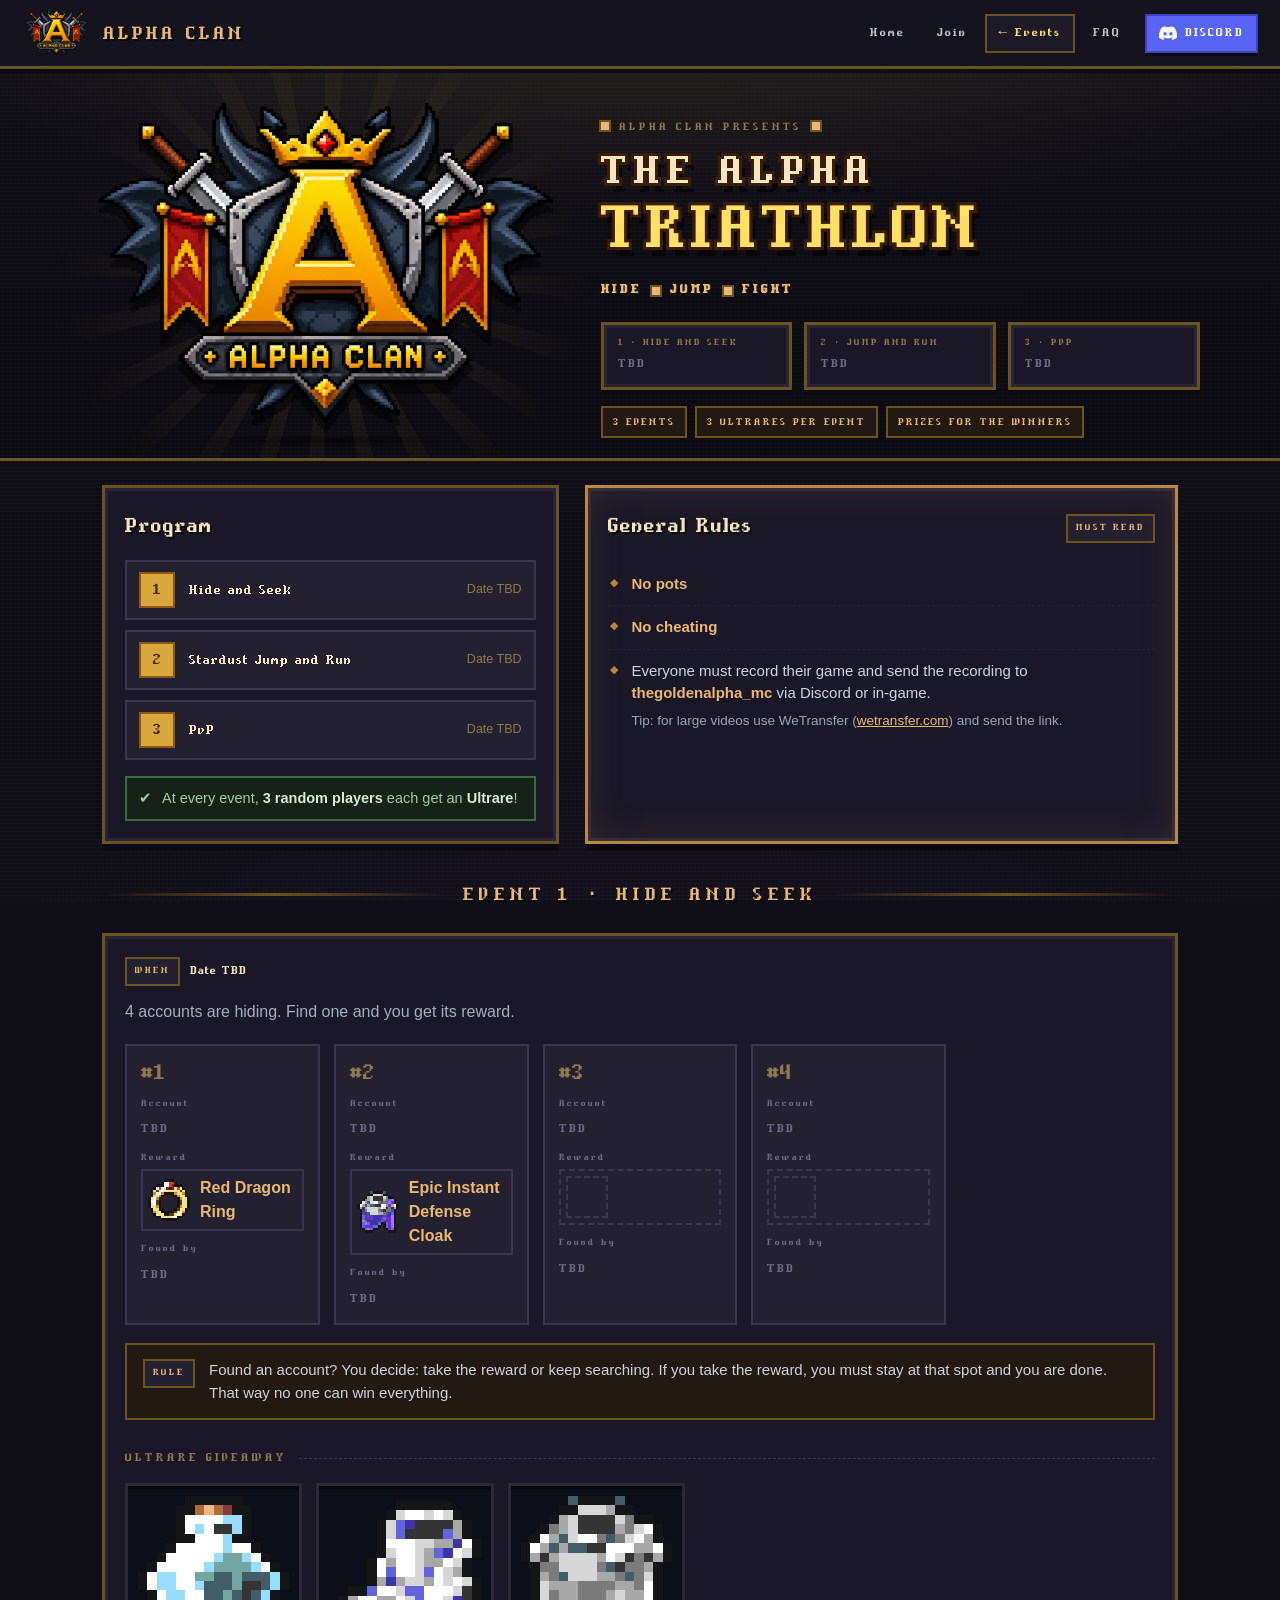
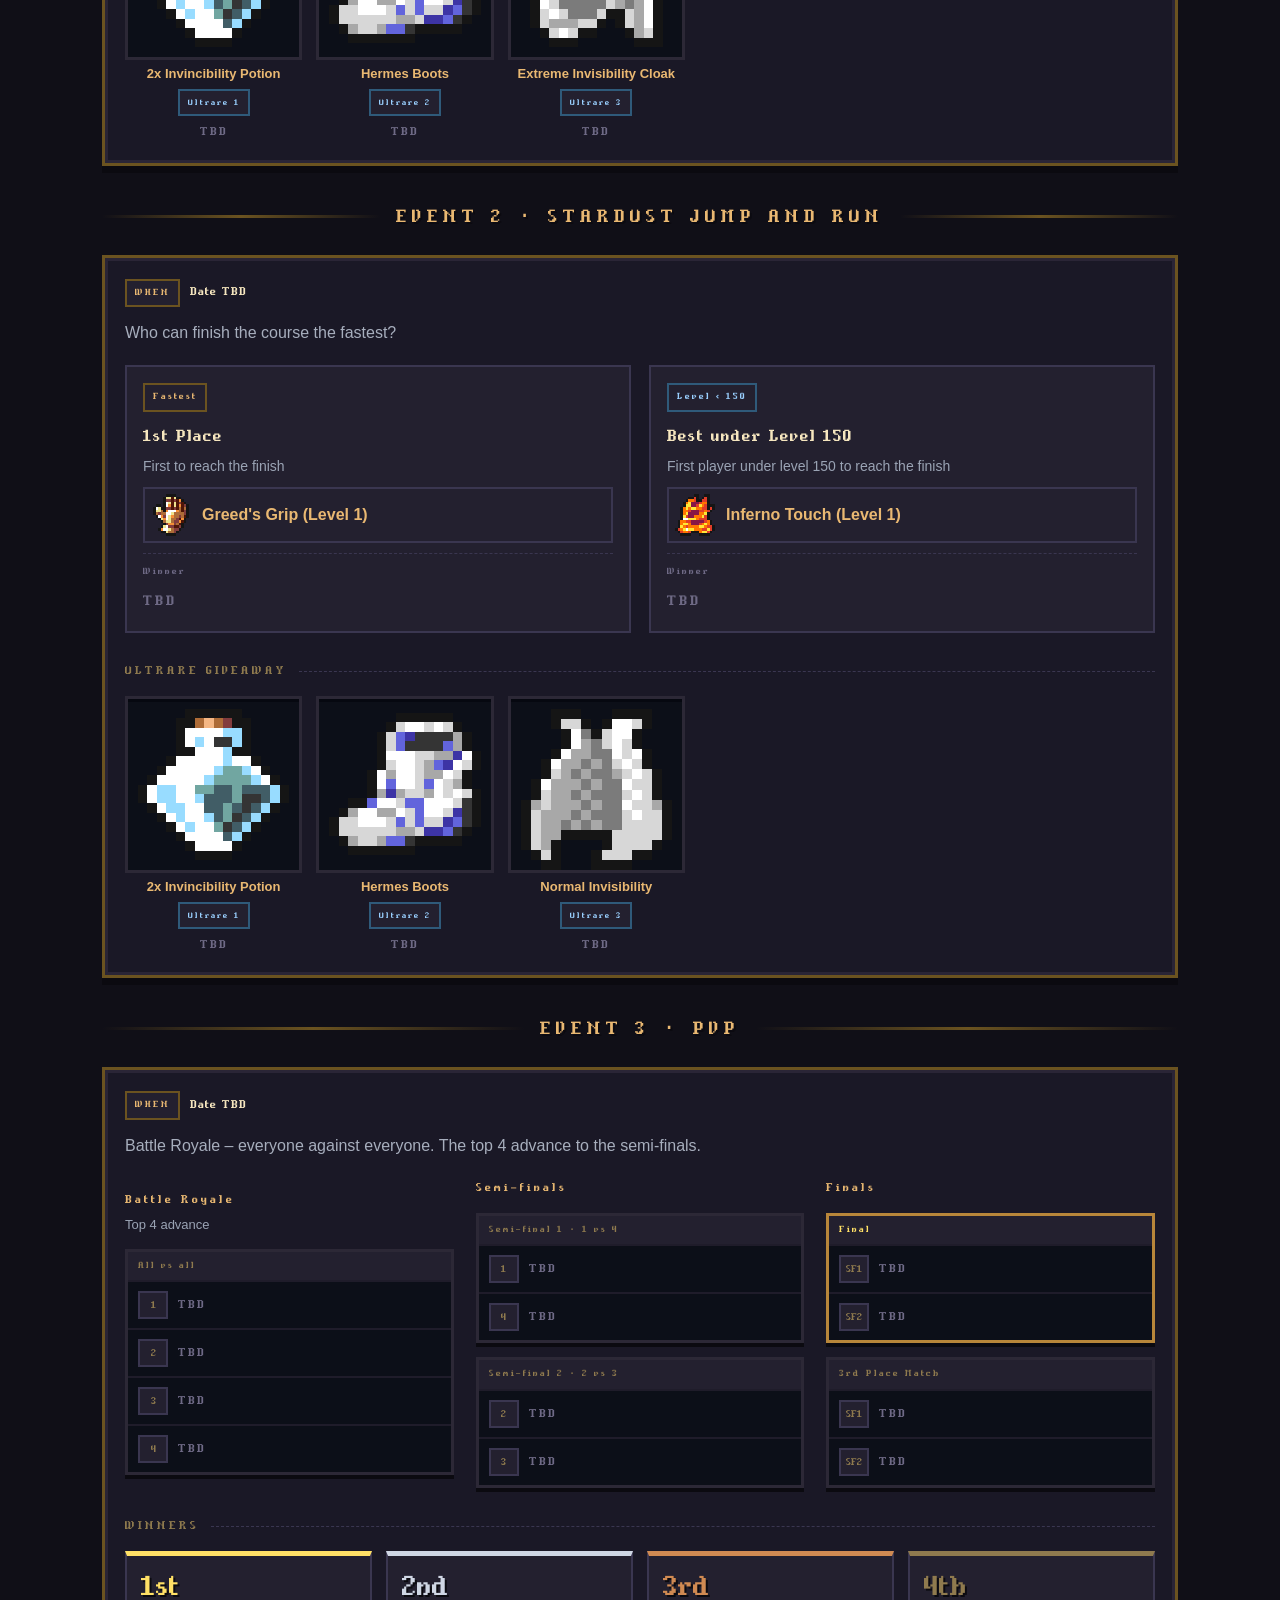
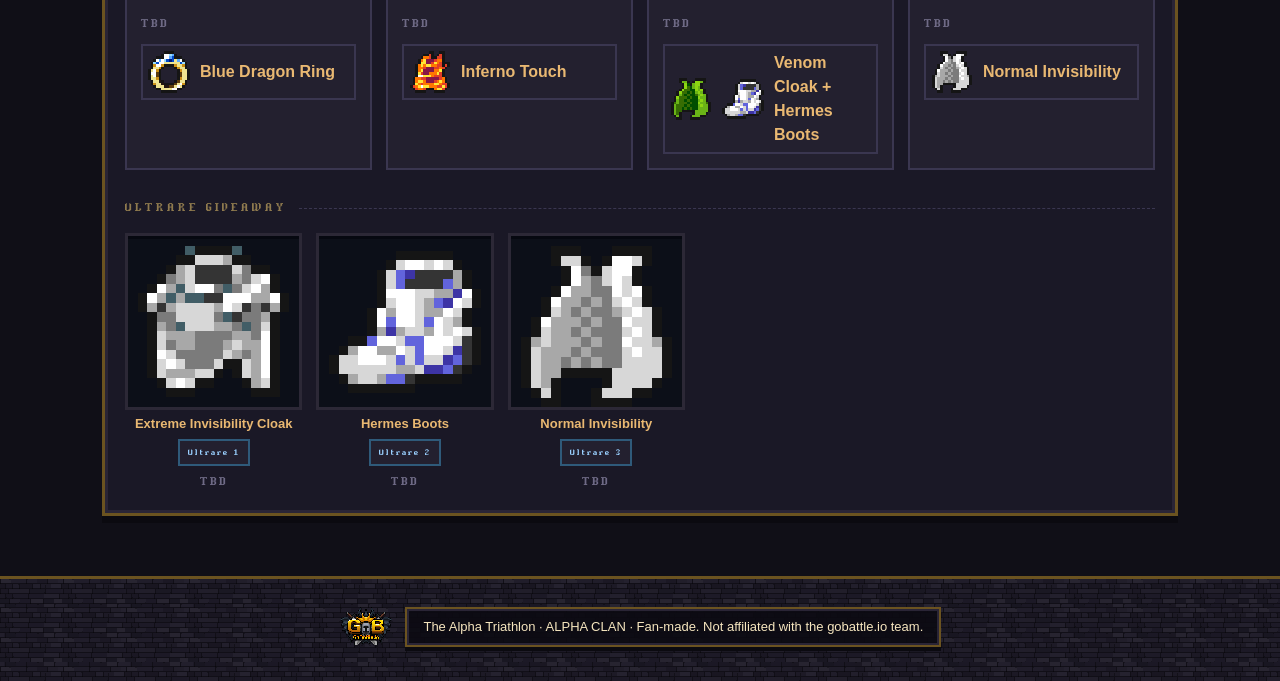
==== commit 3880b8c6: "Hide and Seek: 4 statt 5 Accounts (nur lokal) Co-Authored-By: Claude Opus 5.5 <noreply@anthropic.com" ====
--- a/alpha-triathlon.html
+++ b/alpha-triathlon.html
@@ -69,7 +69,7 @@
   <div class="head" id="event1"><h2>EVENT 1 · HIDE AND SEEK</h2></div>
   <section class="card">
     <div class="when" id="w1"></div>
-    <p class="lead">5 accounts are hiding. Find one and you get its reward.</p>
+    <p class="lead">4 accounts are hiding. Find one and you get its reward.</p>
     <div class="hs" id="hs"></div>
     <div class="note"><span class="tag gold">RULE</span><span>Found an account? You decide: take the reward or keep searching. If you take the reward, you must stay at that spot and you are done. That way no one can win everything.</span></div>
     <div class="divider">ULTRARE GIVEAWAY</div>
--- a/css/turnier.css
+++ b/css/turnier.css
@@ -393,6 +393,12 @@
   box-shadow: none;
 }
 .item .tag { font-size: 10px; }
+.item .utext {
+  font-size: 13px;
+  font-weight: 700;
+  line-height: 1.3;
+  color: var(--gold);
+}
 
 .awards {
   display: grid;
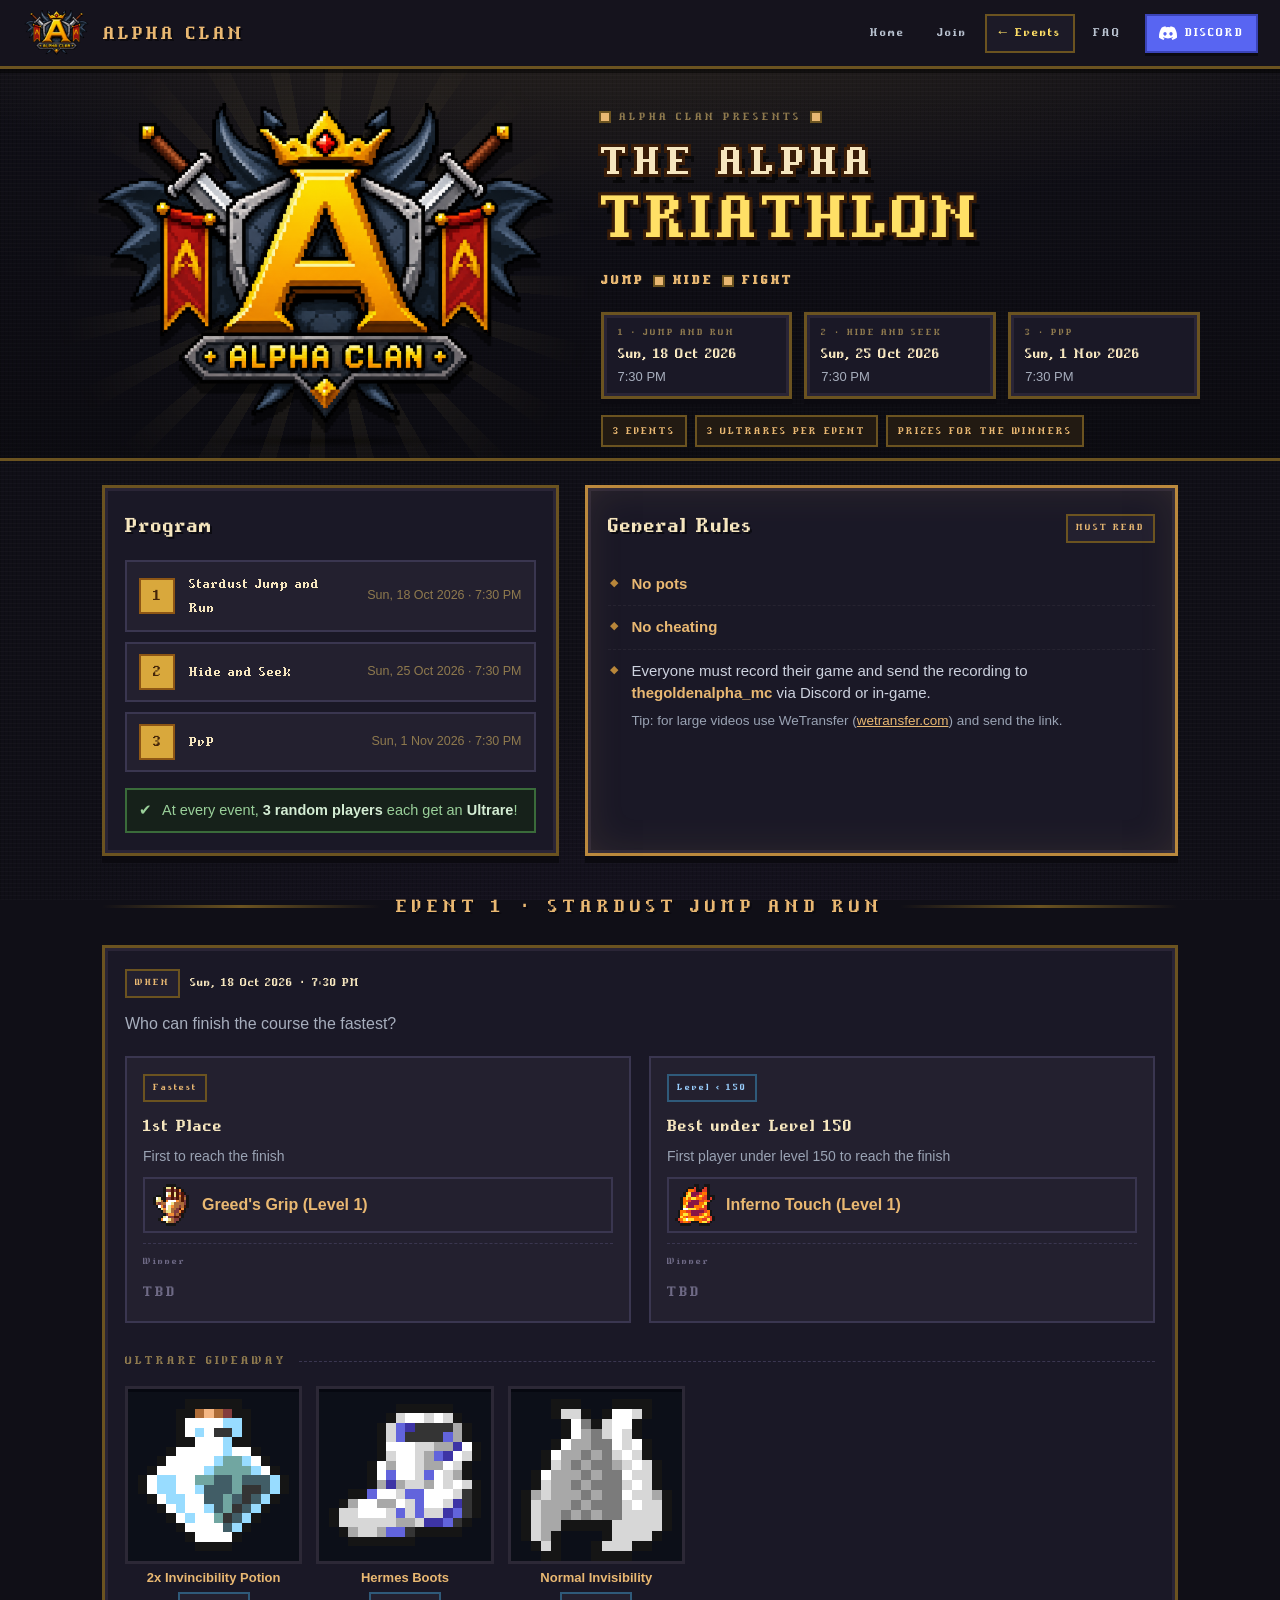
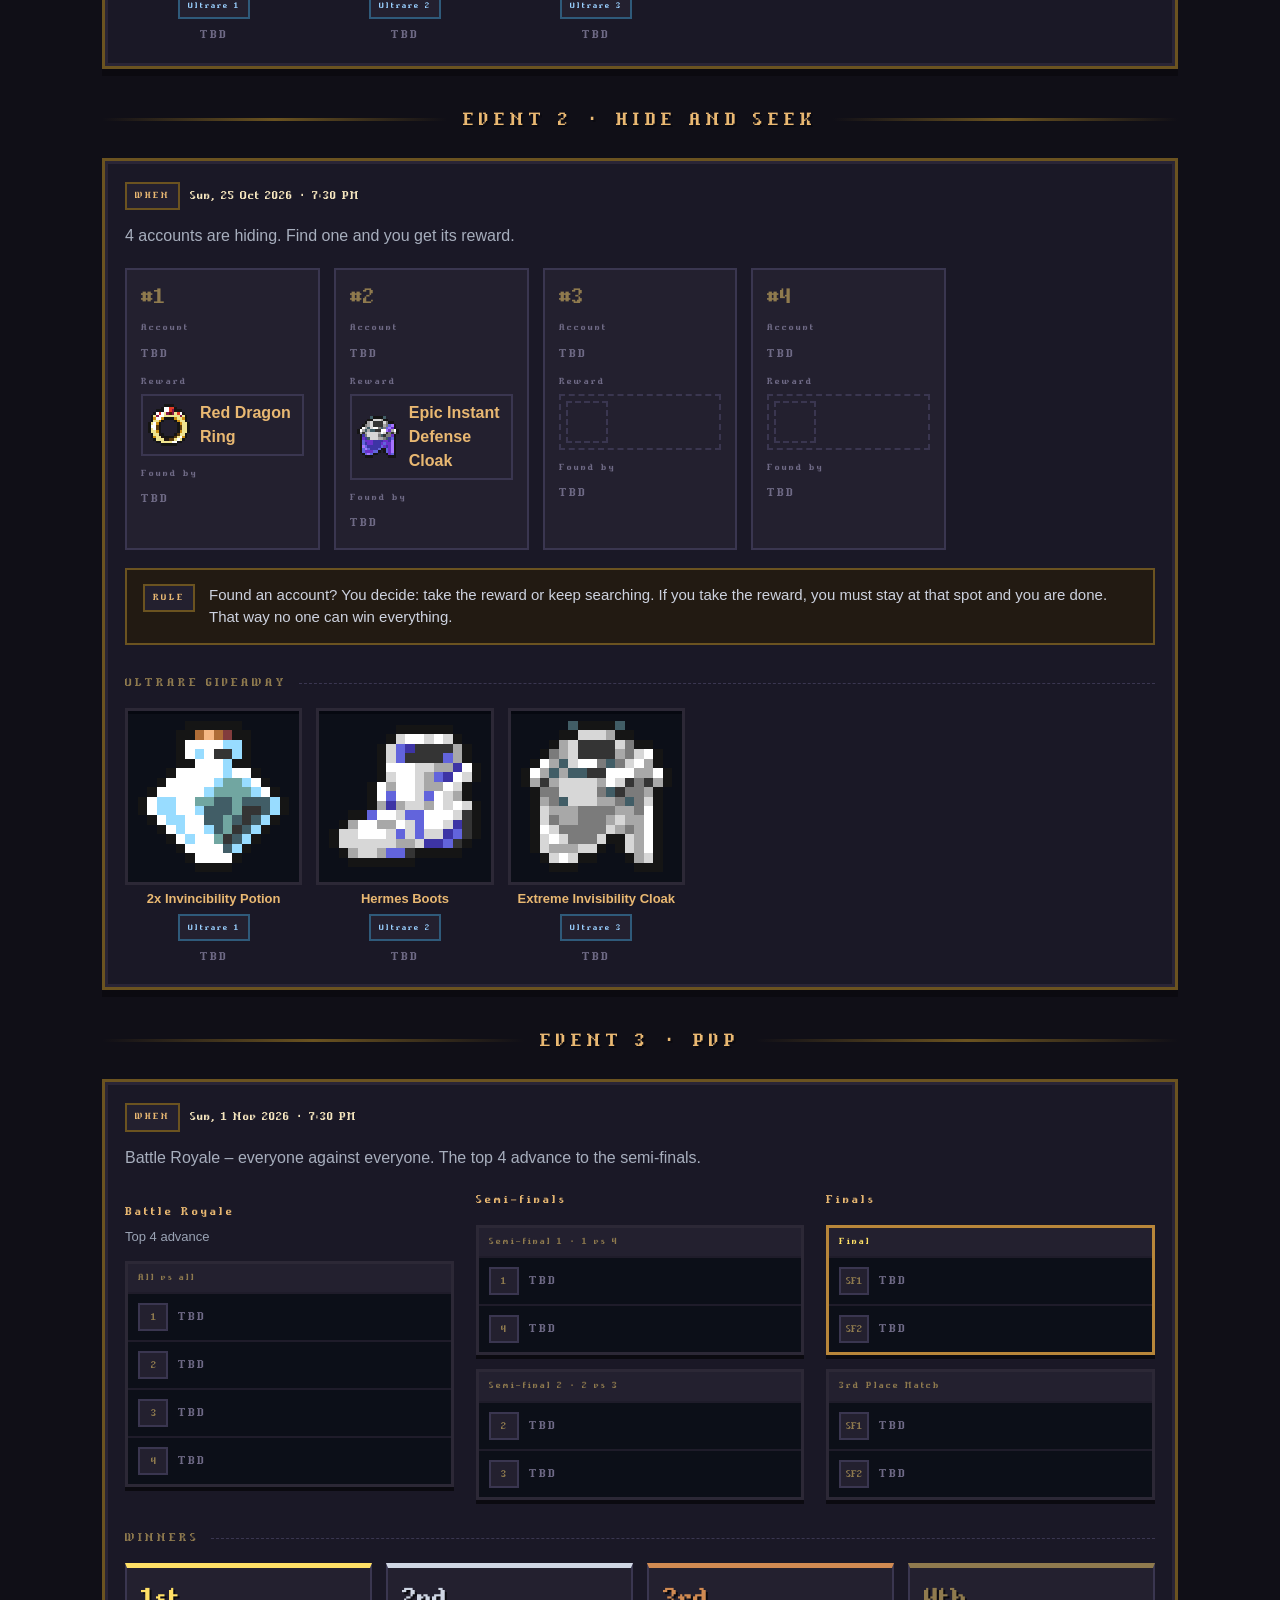
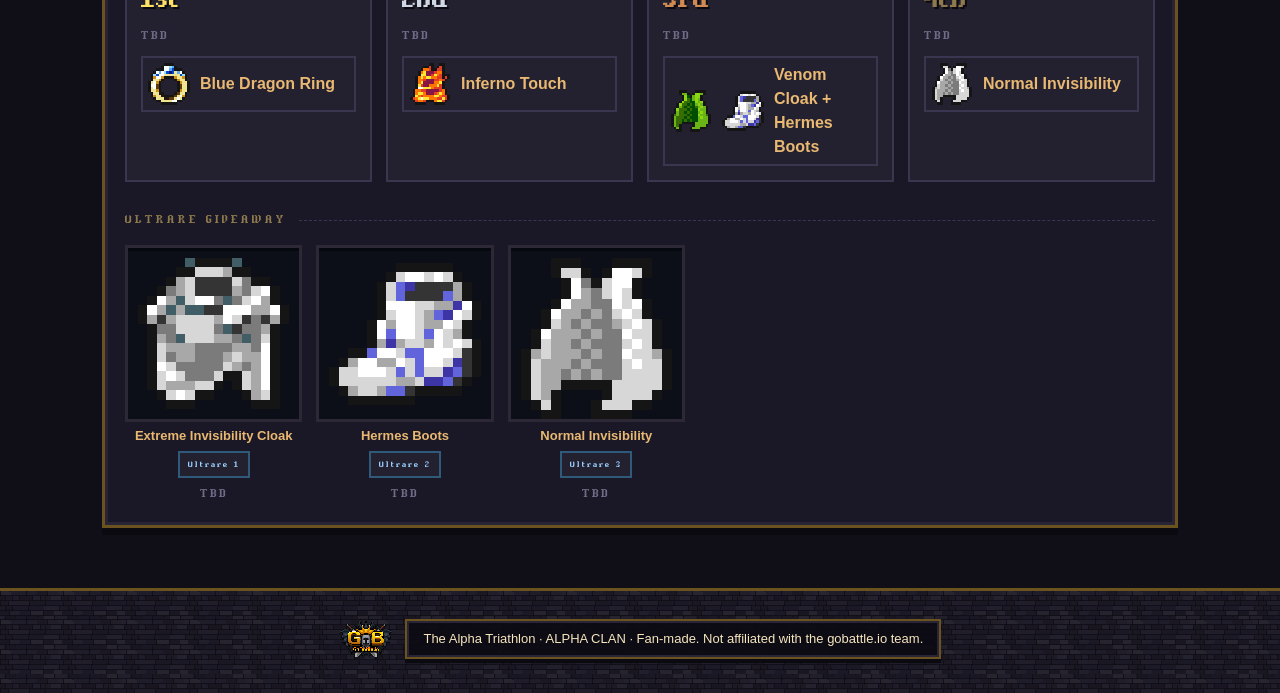
==== commit 73d079b7: "Turnier: Reihenfolge Jump-Hide-PvP, Daten 18.10./25.10./1.11. 7:30 PM (nur lokal) Co-Authored-By: Cl" ====
--- a/alpha-triathlon.html
+++ b/alpha-triathlon.html
@@ -32,10 +32,10 @@
     <div>
       <div class="kick"><span class="stud"></span>ALPHA CLAN PRESENTS<span class="stud"></span></div>
       <h1 class="event-title"><span>THE ALPHA</span><span>TRIATHLON</span></h1>
-      <div class="disciplines"><b>HIDE</b><span class="stud"></span><b>JUMP</b><span class="stud"></span><b>FIGHT</b></div>
+      <div class="disciplines"><b>JUMP</b><span class="stud"></span><b>HIDE</b><span class="stud"></span><b>FIGHT</b></div>
       <div class="meta">
-        <div><small>1 · HIDE AND SEEK</small><b id="d1"></b><i id="t1"></i></div>
-        <div><small>2 · JUMP AND RUN</small><b id="d2"></b><i id="t2"></i></div>
+        <div><small>1 · JUMP AND RUN</small><b id="d1"></b><i id="t1"></i></div>
+        <div><small>2 · HIDE AND SEEK</small><b id="d2"></b><i id="t2"></i></div>
         <div><small>3 · PVP</small><b id="d3"></b><i id="t3"></i></div>
       </div>
       <div class="badges"><span>3 EVENTS</span><span>3 ULTRARES PER EVENT</span><span>PRIZES FOR THE WINNERS</span></div>
@@ -49,8 +49,8 @@
     <div class="card">
       <h3 class="ctitle">Program</h3>
       <ul class="program">
-        <li><a href="#event1"><b>1</b><span>Hide and Seek</span><em class="pdate" id="p1"></em></a></li>
-        <li><a href="#event2"><b>2</b><span>Stardust Jump and Run</span><em class="pdate" id="p2"></em></a></li>
+        <li><a href="#event1"><b>1</b><span>Stardust Jump and Run</span><em class="pdate" id="p1"></em></a></li>
+        <li><a href="#event2"><b>2</b><span>Hide and Seek</span><em class="pdate" id="p2"></em></a></li>
         <li><a href="#event3"><b>3</b><span>PvP</span><em class="pdate" id="p3"></em></a></li>
       </ul>
       <div class="bonus"><span>&#10004;</span><span>At every event, <b>3 random players</b> each get an <b>Ultrare</b>!</span></div>
@@ -66,23 +66,23 @@
     </div>
   </div>
 
-  <div class="head" id="event1"><h2>EVENT 1 · HIDE AND SEEK</h2></div>
+  <div class="head" id="event1"><h2>EVENT 1 · STARDUST JUMP AND RUN</h2></div>
   <section class="card">
     <div class="when" id="w1"></div>
+    <p class="lead">Who can finish the course the fastest?</p>
+    <div class="awards" id="jr"></div>
+    <div class="divider">ULTRARE GIVEAWAY</div>
+    <div class="items" id="jrU"></div>
+  </section>
+
+  <div class="head" id="event2"><h2>EVENT 2 · HIDE AND SEEK</h2></div>
+  <section class="card">
+    <div class="when" id="w2"></div>
     <p class="lead">4 accounts are hiding. Find one and you get its reward.</p>
     <div class="hs" id="hs"></div>
     <div class="note"><span class="tag gold">RULE</span><span>Found an account? You decide: take the reward or keep searching. If you take the reward, you must stay at that spot and you are done. That way no one can win everything.</span></div>
     <div class="divider">ULTRARE GIVEAWAY</div>
     <div class="items" id="hsU"></div>
-  </section>
-
-  <div class="head" id="event2"><h2>EVENT 2 · STARDUST JUMP AND RUN</h2></div>
-  <section class="card">
-    <div class="when" id="w2"></div>
-    <p class="lead">Who can finish the course the fastest?</p>
-    <div class="awards" id="jr"></div>
-    <div class="divider">ULTRARE GIVEAWAY</div>
-    <div class="items" id="jrU"></div>
   </section>
 
   <div class="head" id="event3"><h2>EVENT 3 · PVP</h2></div>
--- a/css/turnier.css
+++ b/css/turnier.css
@@ -127,6 +127,10 @@
   font-size: 12.5px;
   color: var(--brown);
   text-align: right;
+  white-space: nowrap;
+}
+@media (max-width: 560px) {
+  .program .pdate { white-space: normal; }
 }
 .when {
   display: inline-flex;
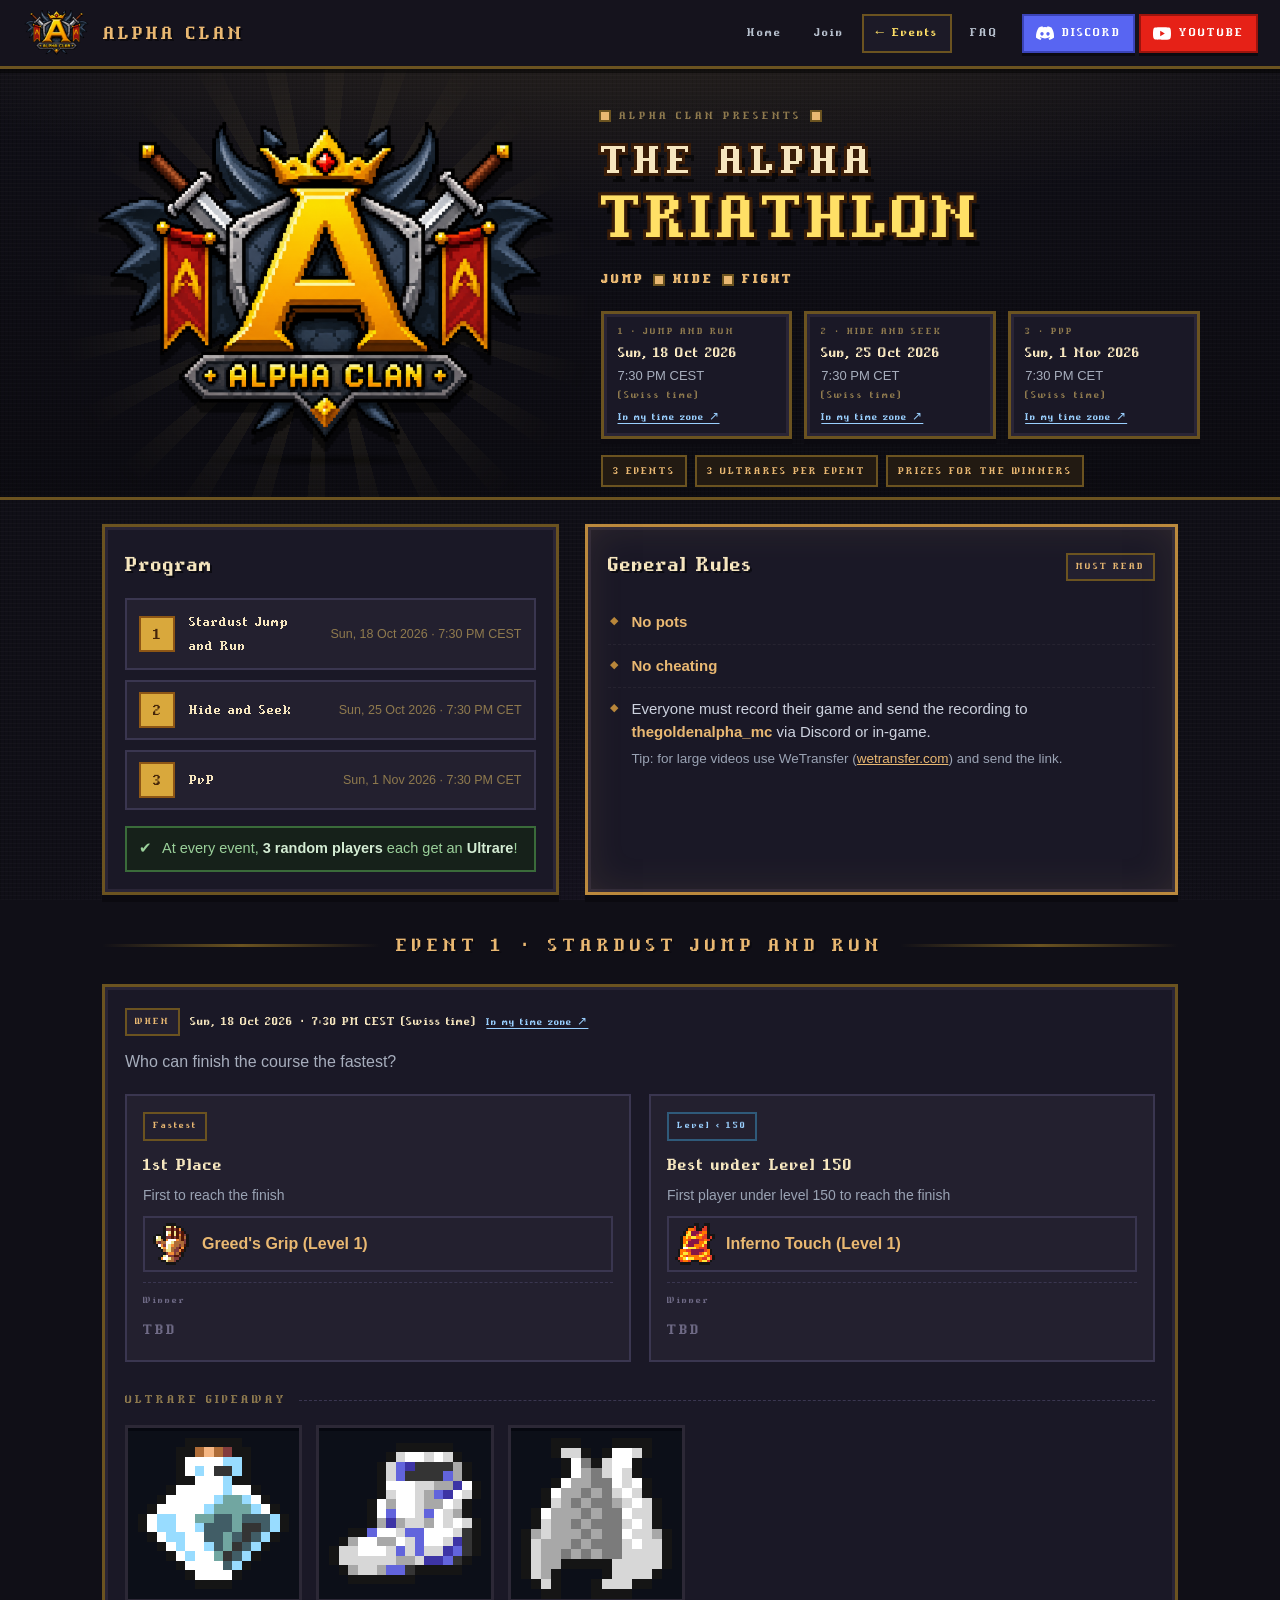
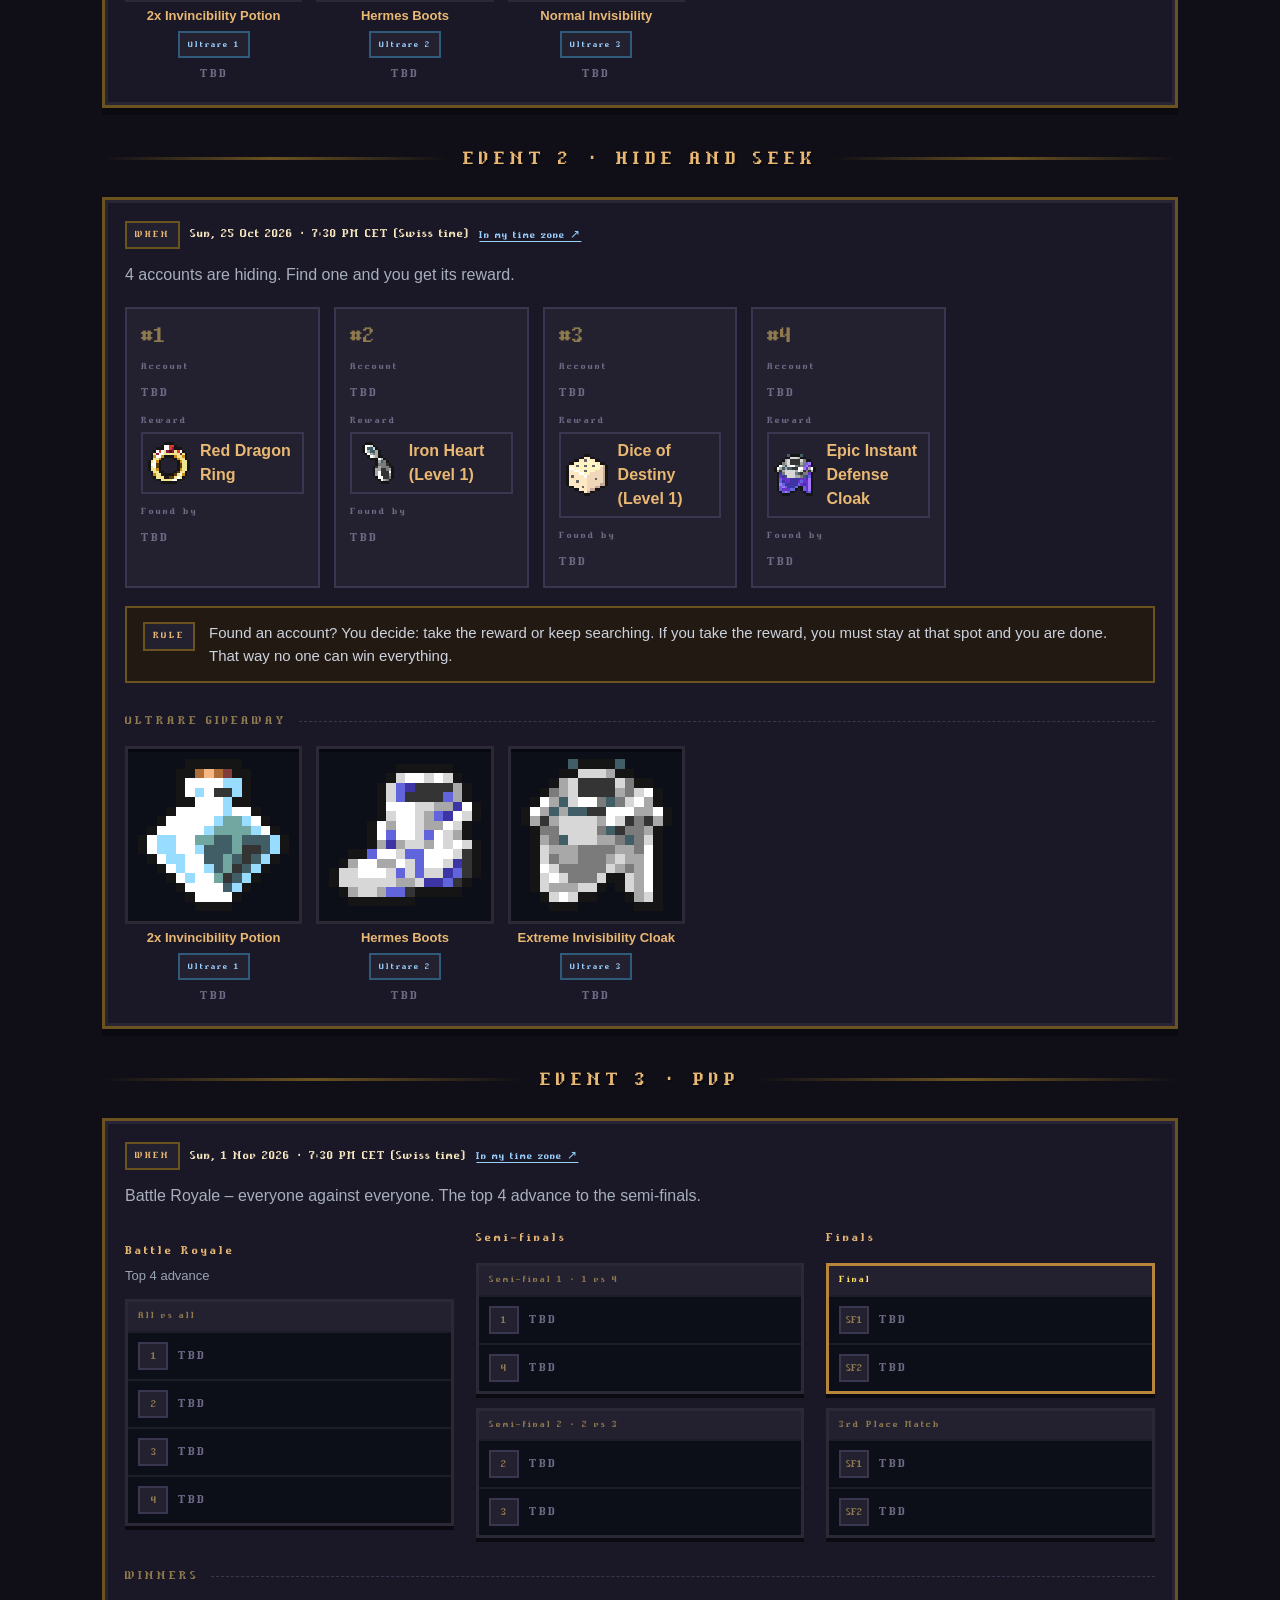
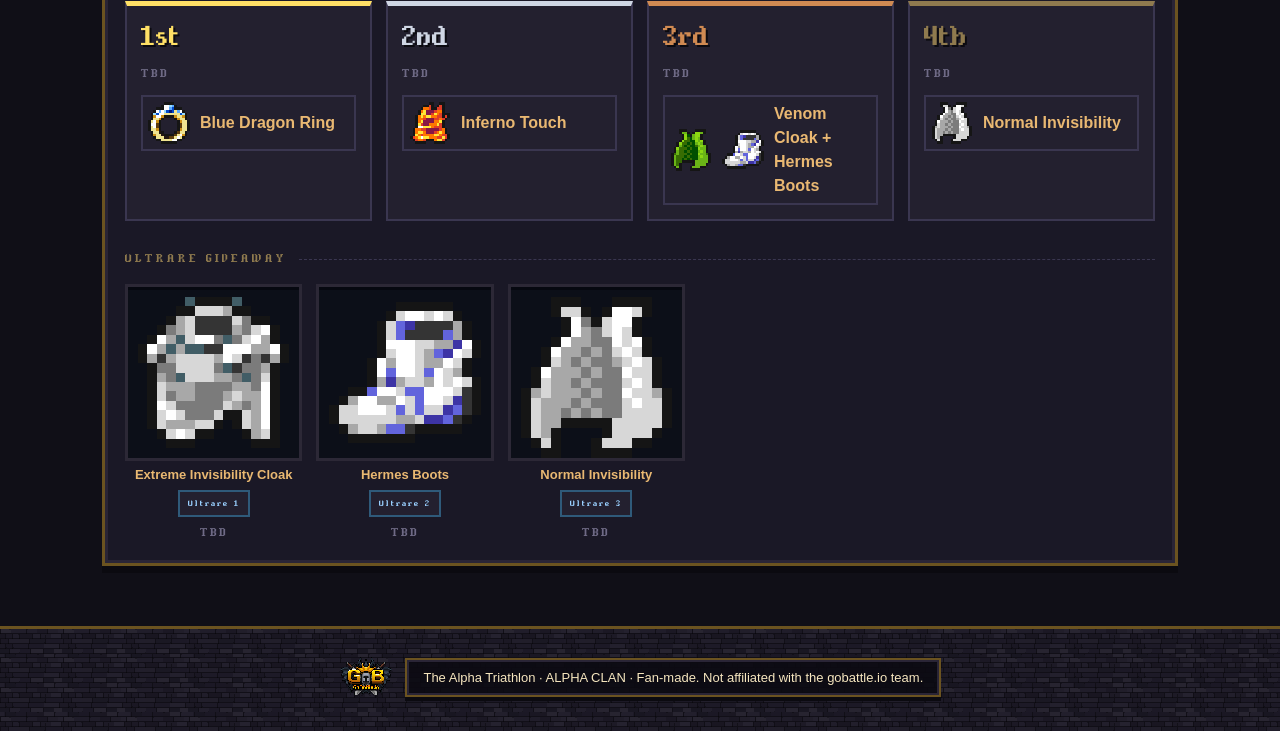
==== commit 4143156c: "Add help page with tutorial categories and YouTube header button - help.html: General, Dungeons and " ====
--- a/alpha-triathlon.html
+++ b/alpha-triathlon.html
@@ -5,7 +5,7 @@
   <meta name="viewport" content="width=device-width, initial-scale=1">
   <title>The Alpha Triathlon – ALPHA CLAN</title>
   <link rel="icon" href="images/alpha-clan-logo.png">
-  <link rel="stylesheet" href="css/base.css">
+  <link rel="stylesheet" href="css/base.css?v=2">
   <link rel="stylesheet" href="css/turnier.css">
 </head>
 <body>
@@ -19,6 +19,7 @@
     <a href="events.html" class="on">&larr; Events</a>
     <a href="faq.html">FAQ</a>
     <a class="dc" href="https://discord.gg/9Rd2j3bCZx" target="_blank" rel="noopener"><span class="i-discord"></span>DISCORD</a>
+    <a class="yt" href="https://www.youtube.com/@alphaclan-gb" target="_blank" rel="noopener"><span class="i-youtube"></span>YOUTUBE</a>
   </nav>
 </header>
 
--- a/css/base.css
+++ b/css/base.css
@@ -36,6 +36,8 @@
   --btn-ink:  #45260a;
   --discord:  #5865f2;
   --discord2: #3b44b8;
+  --youtube:  #e62117;
+  --youtube2: #9c140d;
 
   --stone:     #1d1a27;
   --brick-w:   36px;
@@ -91,6 +93,16 @@
           mask: url("data:image/svg+xml,%3Csvg xmlns='http://www.w3.org/2000/svg' viewBox='0 0 24 18'%3E%3Cpath d='M20.3 1.5A19.6 19.6 0 0 0 15.4 0l-.6 1.3a18.2 18.2 0 0 0-5.6 0L8.6 0a19.5 19.5 0 0 0-4.9 1.5C.6 6.2-.3 10.8.1 15.3a19.8 19.8 0 0 0 6 3l1.3-2.1a12.8 12.8 0 0 1-2-1l.5-.4a14 14 0 0 0 12.2 0l.5.4-2 1 1.3 2.1a19.7 19.7 0 0 0 6-3c.5-5.2-.8-9.8-3.6-13.8ZM8 12.5c-1.2 0-2.2-1.1-2.2-2.4S6.8 7.7 8 7.7s2.2 1.1 2.2 2.4-1 2.4-2.2 2.4Zm8 0c-1.2 0-2.2-1.1-2.2-2.4s1-2.4 2.2-2.4 2.2 1.1 2.2 2.4-1 2.4-2.2 2.4Z'/%3E%3C/svg%3E") center / contain no-repeat;
 }
 
+.i-youtube {
+  display: inline-block;
+  flex: none;
+  width: 18px;
+  height: 13px;
+  background: currentColor;
+  -webkit-mask: url("data:image/svg+xml,%3Csvg xmlns='http://www.w3.org/2000/svg' viewBox='0 0 24 17'%3E%3Cpath fill-rule='evenodd' d='M23.5 2.7A3 3 0 0 0 21.4.5C19.5 0 12 0 12 0S4.5 0 2.6.5A3 3 0 0 0 .5 2.7C0 4.6 0 8.5 0 8.5s0 3.9.5 5.8a3 3 0 0 0 2.1 2.2c1.9.5 9.4.5 9.4.5s7.5 0 9.4-.5a3 3 0 0 0 2.1-2.2c.5-1.9.5-5.8.5-5.8s0-3.9-.5-5.8ZM9.6 12.1V4.9l6.2 3.6-6.2 3.6Z'/%3E%3C/svg%3E") center / contain no-repeat;
+          mask: url("data:image/svg+xml,%3Csvg xmlns='http://www.w3.org/2000/svg' viewBox='0 0 24 17'%3E%3Cpath fill-rule='evenodd' d='M23.5 2.7A3 3 0 0 0 21.4.5C19.5 0 12 0 12 0S4.5 0 2.6.5A3 3 0 0 0 .5 2.7C0 4.6 0 8.5 0 8.5s0 3.9.5 5.8a3 3 0 0 0 2.1 2.2c1.9.5 9.4.5 9.4.5s7.5 0 9.4-.5a3 3 0 0 0 2.1-2.2c.5-1.9.5-5.8.5-5.8s0-3.9-.5-5.8ZM9.6 12.1V4.9l6.2 3.6-6.2 3.6Z'/%3E%3C/svg%3E") center / contain no-repeat;
+}
+
 .stud {
   flex: none;
   width: 8px;
@@ -164,6 +176,16 @@
   box-shadow: 0 3px 0 var(--shadow);
 }
 .topnav a.dc:hover { background: #6b77ff; }
+.topnav a.yt {
+  display: inline-flex;
+  align-items: center;
+  gap: 8px;
+  color: #fff;
+  background: var(--youtube);
+  border-color: var(--youtube2);
+  box-shadow: 0 3px 0 var(--shadow);
+}
+.topnav a.yt:hover { background: #ff3b30; }
 
 .menu-btn {
   display: none;
@@ -401,6 +423,9 @@
 
 .btn.discord       { color: #fff; background: var(--discord); border-color: var(--discord2); }
 .btn.discord:hover { color: #fff; background: #6b77ff; }
+
+.btn.yt       { color: #fff; background: var(--youtube); border-color: var(--youtube2); }
+.btn.yt:hover { color: #fff; background: #ff3b30; }
 
 .btn.ghost       { color: var(--cream); background: var(--panel2); border-color: var(--line); }
 .btn.ghost:hover { color: var(--hover); background: #2c2840; }
@@ -487,6 +512,7 @@
     justify-content: center;
     margin: 6px 0 0;
   }
+  .topnav a.yt { justify-content: center; }
 }
 
 @media (max-width: 560px) {
--- a/css/turnier.css
+++ b/css/turnier.css
@@ -119,6 +119,24 @@
   color: var(--soft);
 }
 
+/* Zeitzone: "(Swiss time)" und Link "In my time zone" */
+.meta i .swiss {
+  font-size: 12px;
+  color: var(--brown);
+}
+a.tz {
+  display: inline-block;
+  font-family: var(--px);
+  font-style: normal;
+  font-size: 12px;
+  letter-spacing: 1px;
+  color: var(--blue);
+  text-decoration: underline;
+  text-underline-offset: 3px;
+}
+a.tz:hover { color: var(--gold); }
+.meta i a.tz { display: block; margin-top: 4px; }
+
 /* Datum im Programm und bei jedem Minigame */
 .program .pdate {
   margin-left: auto;
@@ -134,6 +152,7 @@
 }
 .when {
   display: inline-flex;
+  flex-wrap: wrap;
   align-items: center;
   gap: 10px;
   margin-bottom: 14px;
